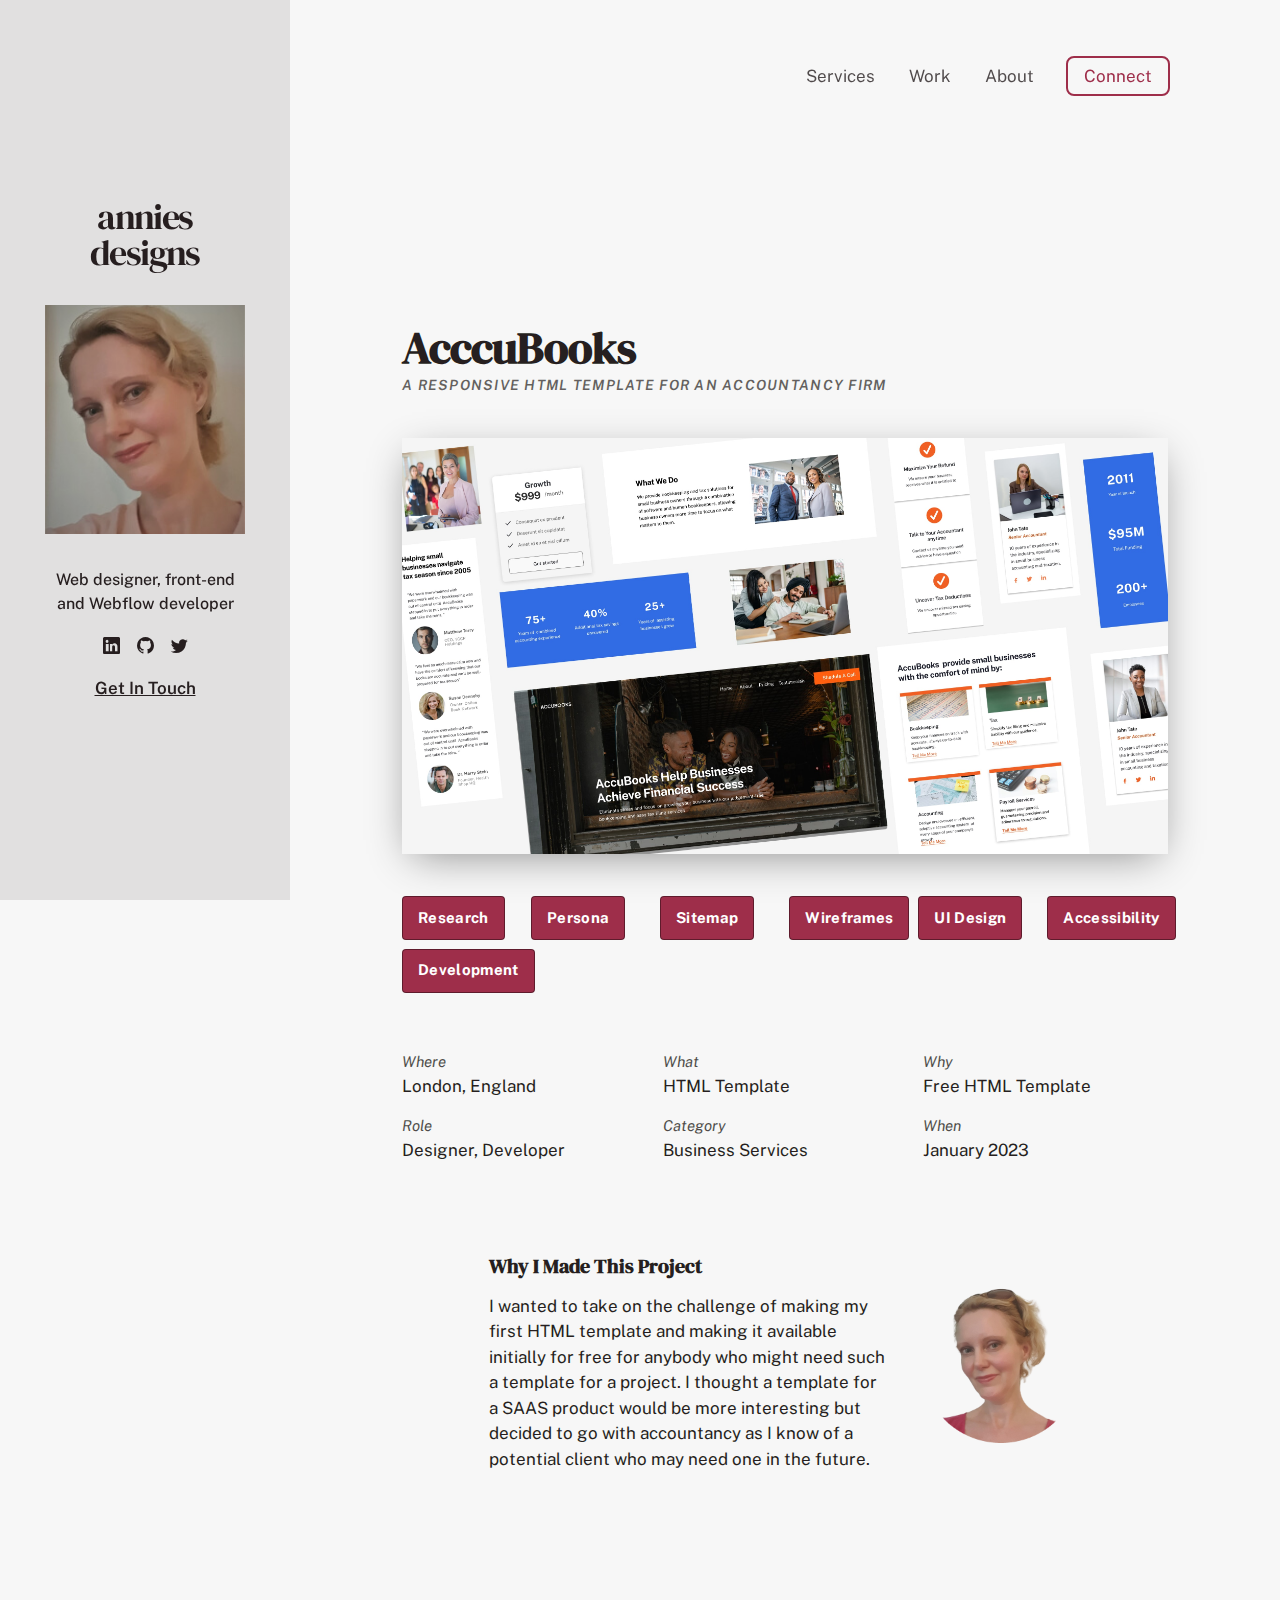
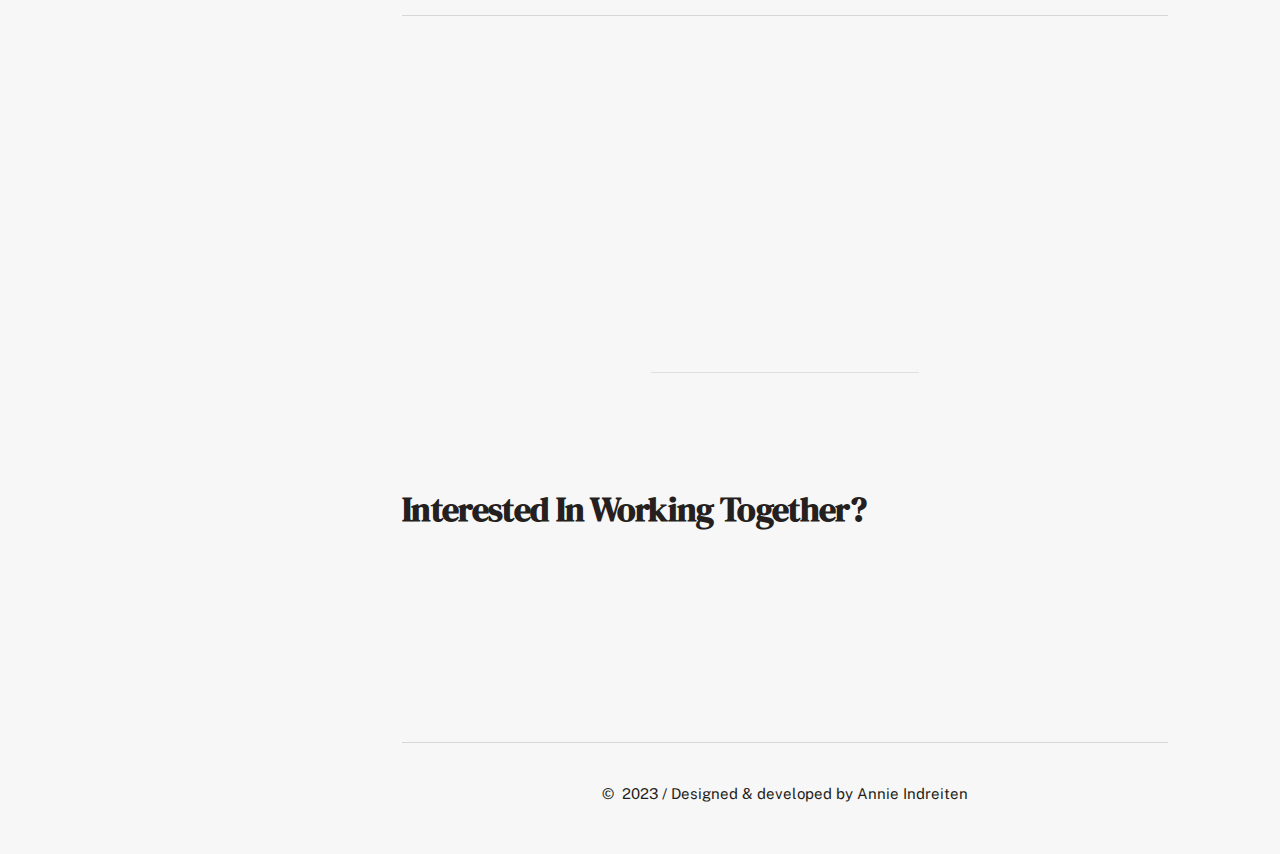
==== accubooks.html @ b7a95b99 "Accubooks links updates" ====
<!DOCTYPE html>
<html lang="en">
  <head>
    <meta charset="UTF-8" >
    <meta http-equiv="X-UA-Compatible" content="IE=edge" >
    <meta name="viewport" content="width=device-width, initial-scale=1.0" >
    <meta name="description" content="Freelance web-designer and developer based in London, UK. I design & build custom website solutions that help your business grow. I help you increase conversion and performance in every possible way.">
    <title>AccuBooks HTML Template | Annie Indreiten | Freelance web-designer and front-end developer | London, UK</title>
    <link rel="preconnect" href="https://fonts.googleapis.com" >
    <link rel="preconnect" href="https://fonts.gstatic.com" crossorigin >
    <link
      href="https://fonts.googleapis.com/css2?family=DM+Serif+Display&family=Public+Sans:wght@100;400;500;600;700&display=swap"
      rel="stylesheet"
    >
    <link
      rel="stylesheet"
      href="https://cdn.jsdelivr.net/npm/bootstrap-icons@1.9.1/font/bootstrap-icons.css"
    >
    <link rel="stylesheet" href="css/style.css" >
    <link rel="stylesheet" href="css/accubooks.css">
    
  </head>
  <body>
    <header class="header">
      <div class="nav-mobile-container">
        <div class="nav-mobile split">
          <div class="nav-left split">
            <a href="index.html" class="logo">annies designs</a>
            <p class="nav-text">Designer & Developer</p>
          </div>
          <!--Hamburger for mobile-->
          <button aria-label="Open navigation" class="open-nav">&#9776;</button>
        </div>
        <nav class="menu-nav-mobile">
          <button aria-label="Close navigation" class="close-nav">
            &times;
          </button>
          <ul class="list-inside">
            <li><a href="index.html" class="nav-link">Home</a></li>
            <li id="js-about">
              <a href="index.html#about" class="nav-link">About</a>
            </li>
            <li id="js-services"><a href="index.html#services" class="nav-link">Services</a></li>
            <li id="js-work"><a href="index.html#work" class="nav-link">Work</a></li>
            <li id="js-contact"><a href="contact.html" class="inside-btn btn">Connect</a>
            </li>
          </ul>
        </nav>
      </div>
      <!--Nav on larger screens-->
      <nav class="nav-large">
        <a href="index.html" class="logo">annies designs</a>
        <ul>
          <li>
            <a href="index.html#services" class="nav-item">Services</a>
          </li>
          <li>
            <a href="index.html#work" class="nav-item">Work</a>
          </li>
          <li>
            <a href="index.html#about" class="nav-item">About</a>
          </li>
          <li>
            <a href="contact.html" class="nav-btn">Connect</a>
          </li>
        </ul>
      </nav>
    </header>

    <div class="main-container">
      <!--aside-->
      <aside>
        <div class="sidebar split-column">
          <a class="logo-sidebar" href="index.html">annies<span>designs</span> </a>
          <figure>
            <img
              src="images/img-hero.jpg"
              alt="Annie Indreiten"
              srcset="images/img-hero.jpg,
              images/img-hero@2x.jpg 2x,
              images/img-hero@3x.jpg 3x"
              class="sidebar-img"
            >
          </figure>
          <div class="sidebar-content split-column">
            <p>Web designer, front-end and Webflow developer</p>
            <div class="socials">
              <a href="https://www.linkedin.com/in/annieindreitendeveloper/"
              target="_blank"
              rel="noreferrer"><i class="bi bi-linkedin"></i></a>
              <a href="https://github.com/AnnieCat73"
              target="_blank"
              rel="noreferrer"
              ><i class="bi bi-github"></i></a>
              <a href="https://twitter.com/annie_indreiten/" 
              target="_blank"
              rel="noreferrer"><i class="bi bi-twitter"></i></a>
            </div>
            <a href="index.html#contact" class="sidebar-cta">Get In Touch</a>
          </div>
        </div>
      </aside>
      <!--main-->
      <main>
        <div class="content-container">
          <!--AccuBooks hero-->
          <section class="project-hero reveal">
            <div class="section-heading">
              <h1>AcccuBooks</h1>
              <p class="hero-subheading">
              A responsive HTML template for an accountancy firm 
              </p>
            </div>
            <a href="#">
              <figure class="project-hero-wrapper">
                <img src="images/accubooks-hero@1x.jpg" 
                      alt="AccuBooks HTML Template"
                      srcset="images/accubooks-hero@1x.jpg 1x,
                        images/accubooks-hero@2x.jpg 2x,
                        images/accubooks-hero@3x.jpg 3x"
                      class="project-hero-img">
              </figure>
            </a>
            <div class="accubooks-info">
              <a href="#research" class="btn info-link">Research</a>
              <a href="#persona" class="btn info-link">Persona</a>
              <a href="#sitemap" class="btn info-link">Sitemap</a>
              <a href="#wireframes" class="btn info-link">Wireframes</a>
              <a href="#design" class="btn info-link">UI Design</a>
              <a href="#accessibility" class="btn info-link">Accessibility</a>
              <a href="#development" class="btn info-link">Development</a>
            </div>
            <div class="info-grid">
              <div class="info-item">
                <p class="info-label">Where</p>
                <p>London, England</p>
              </div>
              <div class="info-item">
                <p class="info-label">What</p>
                <p>HTML Template</p>
              </div>
              <div class="info-item">
                <p class="info-label">Why</p>
                <p>Free HTML Template</p>
              </div>
              <div class="info-item">
                <p class="info-label">Role</p>
                <p>Designer, Developer</p>
              </div>
              <div class="info-item">
                <p class="info-label">Category</p>
                <p>Business Services</p>
              </div>
              <div class="info-item">
                <p class="info-label">When</p>
                <p>January 2023</p>
              </div>
            </div>
            <div class="accubooks-why split-column m-top">
              <div class="accubooks-why-content flow-content-small">
                <h3>Why I made this project</h3>
                <p>I wanted to take on the challenge of making my first HTML template and making it available initially for free for anybody who might need such a template for a project.  I thought a template for a SAAS product would be more interesting but decided to go with accountancy as I know of a potential client who may need one in the future.
                </p>
              </div>
              <figure class="why-img-wrapper">
                <img src="images/avatar-me-small_2x.png"
                class="accubooks-why-img" 
                alt="Annie Indreiten">
              </figure>
            </div>
          </section>
          <div class="divider"></div>
          <!--Research-->
          <section id="research" class="accubooks-research reveal">
            <div class="research-heading">
              <h2>Research</h2>
            </div>
            <div class="research-content">
              <div class="research-process flow-content-small">
                <p class="info-label">Process</p>
                <p>I looked at all the various platforms selling templates and found that there weren’t that many for accountancy. They aren’t probably the most popular but the few good ones I saw had really good sales numbers.  Business templates in general are among the most popular on these market places.
                </p>
              </div>
              <div class="research-idea flow-content-small">
                <p class="info-label">Idea</p>
                <p>I had the idea of having an accountancy firm helping small businesses with their accounting needs. Many firms struggle with keeping up with their paperwork which may lead to stressful situations. I help businesses with their web presence so it’s similar to what I do but taken from an accounting perspective.</p>
              </div>
            </div>
          </section>
          <div class="divider"></div>
          <!--Persona-->
          <section id="persona" class="persona reveal">
            <div class="persona-headings flow-content-small">
              <h2>Persona</h2>
              <p>I created a persona based on a potential client of this accountancy firm, a small business owner.  
              </p>
            </div>
            <div class="persona-grid">
              <div class="goals flow-content-small">
                <p class="info-label">Goals</p>
                <ul class="persona-checks split-column">
                  <li class="split">
                    <i class="bi bi-check-circle"></i>
                    Help to easily file taxes
                  </li>
                  <li class="split">
                    <i class="bi bi-check-circle"></i>
                    Alleviate stress by keeping books clean
                  </li>
                  <li class="split">
                    <i class="bi bi-check-circle"></i>
                    Less stress and predictable finances lead to more time for growing their business
                  </li>
                </ul>
              </div>
              <div class="cross flow-content-small">
                <p class="info-label">Frustrations</p>
                <ul class="persona-cross split-column">
                  <li class="split">
                    <i class="bi bi-x-circle"></i>
                    Too busy to keep up!
                  </li>
                  <li class="split">
                    <i class="bi bi-x-circle"></i>
                    Overwhelmed by unending paperwork
                  </li>
                  <li class="split">
                    <i class="bi bi-x-circle"></i>
                    May be paying too much or worried about penalties if paying too little tax!
                  </li>
                </ul>
              </div>
              <figure class="persona-img-wrapper">
                <img src="images/persona-img@1x.jpg" 
                      srcset="images/persona-img@1x.jpg 257w,
                              images/persona-img@2x.jpg 514w,
                              images/persona-img@3x.jpg 771w"
                              sizes="(max-width: 29.9em) 80vw,
                              (min-width:30em) 30vw,
                              (min-width: 62em) 25vw"
                      alt="Persona">
                <figcaption>Samantha Jones
                  <span>Restaurant owner</span>
                </figcaption>
              </figure>
              <div class="persona-card">
                <p class="info-label">About Samantha</p>
                <div class="persona-card-content">
                  <div class="persona-info">
                    <p>Age: 32</p>
                    <p>Business: Restaurant owner</p>
                    <p>Location: London</p>
                  </div>
                  <div class="persona-text flow-content-small">
                    <p>Meet Samantha, a 32-year-old restaurant owner based in London. Samantha has always had a keen interest in  food and decided to turn her passion into a career by opening her own restaurant. However, the day-to-day running of the business has left her with little time to focus on her accounting needs.</p>
                    <p>Samantha's busy restaurant schedule puts stress on her accounting tasks, making it challenging to stay on top of responsibilities. She wants to streamline her accounting process and free up more time to focus on growing her business.</p>
                  </div>
                </div>
              </div>
            </div>
          </section>
          <div class="divider"></div>
          <!--Sitemap-->
          <section id="sitemap" class="sitemap reveal">
            <div class="sitemap-headings flow-content-small">
              <h2>Sitemap and User Flows</h2>
              <p>To outline all the necessary functionality of this landing page I created a  sitemap to show how a user can navigate between sections and pages.  This helped me work out what was necessary to include in the template, and exactly what pages and sections were needed.
              </p>
            </div>
            <p class="info-label">Pages in the template in dark pink color and user flows indicated with the arrows:</p>
            <figure class="sitemap-img-wrapper">
              <img src="images/sitemap.jpg"
                    srcset="images/sitemap.jpg 1x,
                            images/sitemap@2x.jpg 2x,
                            images/sitemap@3x.jpg 3x" 
                    alt="Sitemap and User Flows">
            </figure>
          </section>
          <div class="divider"></div>
          <!--Wireframes-->
          <section id="wireframes" class="wireframes reveal">
            <div class="wireframes-headings flow-content-small">
              <h2>Lo-Fidelity Wireframes</h2>
              <p>Once the sitemap and user flows were established, I started creating the low-fidelity wireframes of the most important flows.
              </p>
              <figure class="wireframes-img-wrapper">
                <img src="images/wireframes@1x.jpg"
                      srcset="images/wireframes@1x.jpg 1x,
                              images/wireframes@2x.jpg 2x,
                              images/wireframes@3x.jpg 3x"           
                    alt="Wireframes">
              </figure>
            </div>
          </section>
          <div class="divider"></div>
          <!--UI Design-->
          <section id="design" class="ui-design reveal">
            <div class="design-headings flow-content-small">
              <h2>High-Fidelity UI Design</h2>
              <p>Once the initial wireframes and flows were complete, I began by designing the main landing page, establishing fonts and colors.</p>
            </div>
            <div class="designs-container flow-content-small">
              <div class="design-look flow-content-small">
                <p class="info-label">Look & feel</p>
                <p>To find the right styles,  I find listing brand values help me guide me in the right direction.  Accountancy falls into the clean, simple and neutral category of websites, the brand values that determined this are:
                </p>
                <ul class="brand-list split">
                  <li>reliable</li>
                  <li>professional</li>
                  <li>efficient</li>
                  <li>trustworthy</li>
                </ul>
                <ul class="brand-list split">
                  <li>detail-oriented</li>
                  <li>clean</li>
                  <li>serious</li>
                  <li>balanced</li>
                </ul>
                <p>The brand conveys professionalism, trustworthiness and seriousness and this needs to be expressed in the design.</p>
              </div>
              <div class="design-font flow-content-small">
                <p class="info-label">Font</p>
                <p>Public Sans</p>
                <p>Regular, Medium, Semibold and bold</p>
                <p class="alphabet">AaBbCcDdEdFfGgHh</p>
                <p>As the brand values have one common ‘feel’ one font will suffice. It has to be a sans serif font as a serif font is more suited for friendlier, luxurious and more formal brands which this is not. Open sans also has a modern look and feel and it is easy to read which makes it well-suited for use in a business context.
                </p>
              </div>
              <div class="design-color flow-content-small">
                <p class="info-label">Color palette</p>
                <p>The following color palette was used, from left to right: Accent, primary background, secondary background, secondary background and text, text on light background and error message.</p>
                <div class="color-palette split">
                  <div class="orange circle"></div>
                  <div class="blue circle"></div>
                  <div class="grey circle"></div>
                  <div class="white circle"></div>
                  <div class="black circle"></div>
                  <div class="red circle"></div>
                </div>
                <p>For this genre these are common brand colors which I normally would try to stay away from.  Having different colors from the competition should make you stand out from the crowd. This is a template so whoever will use it can change the colors to suit their own branding.</p>
              </div>
              <div class="design-imagery flow-content-small">
                <p class="info-label">Imagery</p>
                <div class="imagery-content">
                  <p>As this is a template the users will add their own images. I added suitable imagery from pexels.com for the live preview only.</p>
                  <figure class="imagery-img-wrapper">
                    <img src="images/service-business@1x.jpg" 
                      srcset="images/service-business@1x.jpg 256w,
                              images/service-business@2x.jpg 512w,
                              images/service-business@3x.jpg 768w"
                      sizes="(min-width: 48em) 50vw,
                            (min-width: 62em) 33vw"
                      alt="Woman smiling whilst sitting behind her laptop">
                  </figure>
                </div>
              </div>
            </div>
            <div class="design-examples flow-content-small">
              <p class="design-img-label info-label">Examples of High-Fidelity UI Design from AccuBooks</p>
              <figure class="design-img-wrapper">
                <img src="images/ui-design2@1x.jpg" 
                      srcset="images/ui-design2@1x.jpg 1x,
                              images/ui-design2@2x.jpg 2x,
                              images/ui-design2@3x.jpg 3x"
                      alt="High-fidelity UI design from AccuBooks">
              </figure>
            </div>
          </section>
          <div class="divider"></div>
          <!--Accessibility-->
          <section class="accessibility reveal">
            <div class="accessibility-headings flow-content-small">
              <h2>Accessibility Check</h2>
              <p>This template has been evaluated for contrast to match the AA standards of WCAG.</p>
            </div>
            <div id="accessibility" class="accessibility-standards">
              <div class="original-colors split-column">
                <div class="color-wrapper flow-content-small split">
                  <p>Original colors chosen:</p>
                  <div class="original-circles split">
                    <div class="circle orange-original"></div>
                    <div class="circle blue-original"></div>
                  </div>
                </div>
                <p class="wcag">WCAG AA: Fail</p>
              </div>
              <div class="pass-colors split-column">
                <div class="color-wrapper flow-content-small split">
                  <p>AA compliant colors:</p>
                  <div class="original-circles split">
                    <div class="circle orange-pass"></div>
                    <div class="circle blue-pass"></div>
                  </div>
                </div>
                <p class="wcag">WCAG AA: Pass</p>
              </div>
            </div>
            <div class="accessibility-text">
              <p>My originally chosen colors have a more neutral feel. When I added white text on top of them, they both failed the AA standards. I then had a choice of making a darker variation of each of the colors or to add a dark text on top instead. I don’t think dark text would work well so I made the colors darker and richer instead.</p>
            </div>
          </section>
          <div class="divider"></div>
          <!--Development-->
          <section id="development" class="accubooks-development reveal">
            <div class="development-headings">
              <h2>Development</h2>
            </div>
            <div class="dev-process flow-content-small">
              <p class="label-info">Process</p>
              <ul class="process-list split-column">
                <li>After finishing the design process I coded the landing page and all the pages from scratch.</li>
                <li>A CSS and HTML template with  JavaScript for the form validation, navigation and the scroll animation.</li>
                <li>For the CSS I used custom variables, resets, utility classes and components.</li>
                <li>The code is well documented and you can see it on GitHub <a href="https://github.com/AnnieCat73/accubooks-template">here</a>!</li>
              </ul>
            </div>
            <div class="media-process flow-content-small">
              <p class="label-info">Media Queries</p>
              <ul class="queries-list">
                <li>The  media queries start with 48em screen width and upwards and continue with 88.5em  screen and upwards. Please see example component below:</li>
              </ul>
            </div>
            <figure class="dev-process-img-wrapper">
              <img src="images/accubooks-responsive.jpg" 
                    srcset="images/accubooks-responsive.jpg 1x,
                            images/accubooks-responsive@2x.jpg 2x,
                            images/accubooks-responsive@3x.jpg 3x"
                    alt="Image of media-queries set for AccuBooks HTML template">
            </figure>
          </section>
          <div class="divider"></div>
          <!--Results-->
          <section class="accubooks-results reveal">
            <div class="accubooks-results-headings flow-content-small">
              <h2>Results</h2>
              <p>Access the live preview at or view the code on <a href="https://github.com/AnnieCat73/accubooks-template">GitHub</a>.</p>
              <p>Check out other projects <a href="projects.html">here</a>!
                </p>
            </div>
          </section>
          <!--CTA-->
          <section class="accubooks-project-cta">
            <div class="divider-cta"></div>
            <div class="cta-container split-column">
              <div class="cta-headings split-column">
                <h2>Interested in working together?</h2>
              </div>
              <a class="btn btn-primary btn-large hidden" href="contact.html">Get in touch</a>
            </div> 
            <div class="divider"></div>
          </section>
        </div>
      </main>
      <footer>
        <div class="footer-content">
          <p><span class="copy">&#169;</span> 2023 / Designed & developed by
            Annie Indreiten</p>
        </div>
      </footer>
    </div>

    <script src="script.js"></script>
  </body>
</html>
---- css/style.css ----
:root {
  --ff-sans: "Public Sans", sans-serif;
  --ff-serif: "DM Serif Display", serif;

  /* small screen font-sizes */

  --fs-100: 0.875rem;/*14px Label1*/
  --fs-200: 0.938rem;/*15px Label2*/
  --fs-300: 1rem;/*placeholder*/
  --fs-400: 1.063rem;/*17px base*/
  --fs-500: 1.125rem;/*p-large*/
  --fs-copy: 0.875rem;
  --fs-btn: 1.0875rem;
  
  --fw-100: 100;/*light*/
  --fw-400: 400;/*regular*/
  --fw-500: 500; /*medium*/
  --fw-600: 600;/*Semibold*/
  --fw-700: 700;/*bold*/

  --clr-neutral-100: #ffffff;
  --clr-neutral-300: #261f20;/*text*/
  --clr-neutral-500:  #2d2d2d;/*hr*/
  --clr-bg-aside: #261f20;
  --clr--bg-100: #f7f7f7;
  --clr-accent-300: #9e2e4a;
  --clr-secondary-btn: #060000;
  --clr-hover-primary: #67142a;
  --clr-hover-secondary: #d61a24;

  --br: 4px;/*border-radius*/
  --box-shadow: 0px -2px 10px rgba(0, 0, 0, 0.4);/*member and masterplay*/
}

/*tablet*/
@media (min-width: 36em) {
  :root {
    --fs-copy: 0.938;
  }
}

/*desktop*/
@media (min-width: 62em) {
  :root {
    --fs-500: 1.17rem;
    --fs-btn: 1.063rem;
  }
}

/* reset */

*,
*::before,
*::after {
  box-sizing: border-box;
}

* {
  margin: 0;
  padding: 0;
  font: inherit;
}

h1,
.h1,
h2,
.h2 {
  line-height: 1.2;
  letter-spacing: -0.02em;
}

html {
  color-scheme: dark light;
  scrollbar-width: none;/*for firefox*/
  scroll-behavior: smooth;
}

body,
h1,
h2,
h3,
p,
dl,
dd,
figure {
  margin: 0;
}

ul,
ol,
ul[class],
ol[class] {
  list-style: none;
  padding: 0;
}

img,
picture,
svg,
video {
  display: block;
  max-width: 100%;
}

input,
button,
textarea,
select {
  font: inherit;
}

body {
  background-color: #f7f7f7;
  color: var(--clr-neutral-300);
  line-height: 1.5;
  font-family: var(--ff-sans);
  font-size: var(--fs-400);
}

/*hiding scrollbar in chrome*/
                 

a {
  text-decoration: none;
}

/*Typography*/

h1,
h2,
h3 {
  font-family: var(--ff-serif);
}

h1 {
  font-size: clamp(2.3rem, 2.1200rem + 0.9000vw, 3.2rem);
  font-weight: var(--fw-700);
  max-width: 28ch;
  text-transform: capitalize;
}

h2 {
  font-size: clamp(2rem, 1.9600rem + 0.2000vw, 2.2rem);
  font-weight: var(--fw-700);
  text-transform: capitalize;
}

h3 { 
  font-size: clamp(1.175rem, 1.1500rem + 0.1250vw, 1.3rem);
  font-weight: var(--fw-600);
  line-height: 1.2;
  letter-spacing: -0.017px;
  text-transform: capitalize;
}

.underline {
  background-color: var(--clr-accent-300);
  width: 100%;
  height: 4px;
}

.text-400 {
  font-size: var(--fs-400);
}

.large-text {
  font-size: var(--fs-400);
  font-weight: var(--fw-500);
  
}

@media (min-width: 25em) {
  .large-text {
    font-size: var(--fs-500);
    font-weight: var(--fw-600);
  }
}

.btn {
  display: inline-block;
  cursor: pointer;
  border-radius: var(--br);
  font-size: var(--fs-200);
  font-weight: var(--fw-700);
  letter-spacing: .02rem;
  text-transform: uppercase;
  text-align: center;
  text-decoration: none;
  width: auto;
}

.btn-primary {
  border: 1px solid rgba(0, 0, 0, 0.4);
  color: var(--clr-neutral-100);
  background-color: var(--clr-accent-300);
  padding: 0.975em 1.875em;
  margin-right: auto;
  transition: all ease-in-out .3s;
}

.btn-primary:hover,
.btn-primary:focus {
  background-color: var(--clr-hover-primary) ;
}

.btn-secondary {
  color: var(--clr-secondary-btn);
  background-color: transparent;
  border: 1px solid var(--clr-secondary-btn);
  margin-right: auto;
  padding: 0.975em 1.62em;/*10px 30px*/
  transition: all ease-in-out .5s;
}

.btn-secondary:hover,
.btn-secondary:focus {
  color: var(--clr-neutral-100);
  background: var(--clr-secondary-btn);
}

/*General layout*/

section {
  padding: 4.5rem 0;/*3rem*/
}

section:last-of-type {
  padding: 0;
}

@media (min-width: 62em) {
  section:nth-of-type(1) {
    padding-top: 0;
    padding-bottom: 6.7rem;
  }
}

.flow-content-large > * + * { 
  margin-top: 3rem;/*48px*/
}

.flow-content-medium > * + * { 
  margin-top: 1.5rem;/*32px*/
}

.flow-content-small > * + * { 
  margin-top: 1rem;/*32px*/
}

.split {
  display: flex;
  align-items: center;
}

.split-column {
  display: flex;
  flex-direction: column;
  align-items: center;
}

/*tablet*/

@media (min-width: 36em) {
  section {
    padding: 5.5rem 0;
  }
  .flow-content-large > * + * { 
    margin-top: 4rem;/*64px*/
  }
}

/*desktop*/

@media (min-width: 62em) {
  section {
    padding: 7.25rem 0;
  }
  .flow-content-large > * + * { 
    margin-top: 3.5rem;/*56px*/
  }

  .flow-content-medium > * + * { 
    margin-top: 2rem;/*32px*/
  }
  
  .main-container {
    display: grid;
    grid-template-columns: auto 1fr;
    grid-template-rows: 1fr auto;
  }

  .sidebar {
    grid-column: 1 / 2;
    grid-row: 1 / -1;
  }

  main {
    grid-column: 2 / -1;
  } 

  footer {
    grid-column: 2 / -1;
    grid-row: 2 /3;
  }
}

/*Components*/

.section-headings {
  display: flex;
  flex-direction: column;
  align-items: center;
  gap: 0.5em;
}

.section-subtitle {
  opacity: 0.8;
  font-weight: var(--fw-600);
  text-transform: capitalize;
}

.hero-subheading {
  display: block;
  font-size: clamp(0.8rem, 0.7729rem + 0.1355vw, 0.938rem);
  letter-spacing: 0.09em;
  opacity: 0.7;
  font-style: italic;
  font-weight: var(--fw-600);
  text-transform: uppercase;
}

.divider {
  border-top: solid .5px #25201E;
  opacity: 0.15;
}

.divider:nth-of-type(2),
.divider:nth-of-type(3), 
.divider:nth-of-type(4), 
.divider:nth-of-type(5), 
.divider:nth-of-type(6),
.divider:nth-of-type(7),
.divider:nth-of-type(8) {
  display: block;
}

.line {
  background-color: var(--clr-neutral-300);
  border: 0;
  height: 1px;
  opacity: 0.2;
}

/*same styles for project/case study pages*/

.project-hero {
  display: grid;
  grid-template-columns: 1fr;
  grid-template-rows: auto 1fr auto;
  gap: 2.5em;
}

.project-hero .section-heading {
  justify-content: flex-start;
  gap: 0.9em;
}

.project-hero .hero-subheading {
  display: block;
}

.project-hero a {
  transition: all ease-in-out .5s;
}

.project-hero a:hover,
.project-hero a:focus {
  opacity: 0.7;
}

.project-hero-img {
  height: auto;
  width: 100%;
  object-fit: cover;
  box-shadow: 0 10px 40px -10px rgb(0 0 0 / 45%);
}

/*scroll animation for each section*/

.reveal {
  position: relative;
  transform: translateY(150px);
  opacity: 0;
  transition: 1s all ease;
}

.reveal.active {
  transform: translateY(0);
  opacity: 1;
}

/*underline animation for each section*/

.hidden {
  opacity: 0;
  transition: all 1s;
  transform: translateX(-50%);/*can also do -100px*/
}

@media(prefers-reduced-motion) {
  .hidden {
    transition: none;
  }
}

.show {
  opacity: 1;
  filter: blur(0);
  transform: translateX(0);/*can also do 0%*/
}


/*HEADER*/

header .nav-large {
  display: none;
}

.header {
  padding: 1rem 0;
  width: 100%;
  position: fixed;
  top: 0;
  right: 1.5rem;
  padding-left: 1.5rem;
  transition: 0.5s;
  z-index: 999;
}

.nav-mobile-container {
  padding: 0 1.5rem ;
}

.nav-mobile {
  flex-direction: row;
  justify-content: space-between;
}

.nav-left {
  flex-direction: column;
  align-items: flex-start;
  gap: 0.2em;
}

.logo {
  font-family: var(--ff-serif);
  font-size: var(--fs-200);
  color: var(--clr-neutral-300);
  transition: all ease-in-out .3s;
}

.nav-text {
  font-size: 0.813rem;
}

.open-nav {
  border: 0;
  background: 0;
  color: var(--clr-neutral-300);
  cursor: pointer;
  padding: 0;
  font-size: 1.5em;
  transition: all ease-in-out .3s;
}

/*inside menu mobile*/

.menu-nav-mobile {
  position: fixed;
  background: var(--clr-accent-300);
  width: 100%;
  top: 0;
  right: 0;
  bottom: 0;
  left: 100%;
  transform: translateX(0);
  transition: transform 250ms; 
  height: 100%;
  padding: 1.5rem 2rem;
  top: 0px;
  right: 1.5rem;
}

.close-nav {
  border: 0;
  background: 0;
  color: var(--clr-neutral-100);
  cursor: pointer;
  font-size: 2.5em;
  font-weight: var(--fw-300);
  transition: linear .2s;
  margin: 0;
  padding-bottom: 1rem;
  opacity: 0.9;
}

.logo:hover,
.logo:focus,
.open-nav:hover,
.open-nav:focus {
  opacity: 0.8;
}

.close-nav:hover,
.close-nav:focus {
  opacity: 1;
}

.list-inside li {
  padding: 1.5rem;
  display: flex;
  flex-direction: column;
  align-items: center;
  gap: 2em;
  opacity: 0.9;
  transition: all ease-in-out .3s;
}

.list-inside li:nth-of-type(5) {
  opacity: 0.9;
}

.list-inside li:nth-of-type(5):hover,
.list-inside li:nth-of-type(5):focus {
  opacity: 1;
}

.list-inside li:hover {
  opacity: 1;
}

.list-inside .inside-btn {
  background-color: var(--clr-neutral-100);
  font-size: var(--fs-400);
  color: var(--clr-accent-300);
  opacity: 1;
  text-transform: capitalize;
  font-weight: var(--fw-700);
  display: inline-block;
  margin: 0 auto;
  padding: 0.6em 4em;
  border-radius: 6px;
  transition: all ease-in-out .3s;
}

.nav-link {
  color: var(--clr-neutral-100);
  font-size: var(--fs-400);
  text-transform: capitalize;
  letter-spacing: 0.03em;
}

.nav-large .nav-btn {
  color: var(--clr-neutral-100);
  outline: 1px solid var(--clr-neutral-100);
  border-radius: 6px;
  padding: 0.5rem 1rem;
  align-self: stretch;
  text-align: center;
}

.nav-large .nav-btn:hover,
.nav-large .nav-btn:focus {
  color: var(--clr-secondary-btn);
  outline: 1px solid var(--clr-secondary-btn);
}

.nav-link:hover,
.nav-link:focus,
.inside-btn:hover,
.inside-btn:focus {
  opacity: 1;
}

/*javascript class to toggle*/
.navigation-open {
  transform: translateX(-100%);
}

/*tablet*/

@media (min-width: 36em) {
  .header .nav-mobile-container {
    display: none;
  }
  .header .nav-large {
    display: flex;
    justify-content: space-between;
    align-items: center;
    padding-top: 1rem;
    padding-left: 1.5rem;
  }
  
  .nav-large ul {
    display: flex;
    gap: 2em;
    top: 34px;
    right: 1.5rem;
  }

  .logo {
    font-size: 1.25rem;
    letter-spacing: -0.02em;
  }
  
  .nav-large ul .nav-item {
    text-decoration: none;
    font-size: var(--fs-400);
  }

  .nav-large .nav-btn {
    color: var(--clr-accent-300);
    outline: 2px solid var(--clr-accent-300);
    transition: all ease-in-out .3s;
  }

  .nav-item {
    color: var(--clr-neutral-300);
    opacity: 0.8;
    text-transform: capitalize;
    font-size: var(--fs-400);
    position: relative;
    transform: scaleX(0);
    transition: all ease-in-out .3s;
  }

  .nav-item:hover,
  .nav-item:focus {
    opacity: 1; 
  }

  .nav-item::before {
    content: "";
    position: absolute;
    height: 2px;
    background-color: var(--clr-accent-300);
    width: 0;
    bottom: -10px;
    left: 0;
    transform: scaleX(1);
    transition: width 0.25s ease-out;
  }

  .nav-item:hover::before {
    width: 100%;
  }
}

/*desktop*/

@media (min-width: 62em) {
  .header {
    top: 2rem;
    right: 7rem;
    width: unset;
  }

  .logo {
    display: none;
  }

  .nav-left {
    gap: 2rem;
  }

  .nav-large ul {
   right: 5.625rem;/*90px;*/
  }
}

/*Aside*/

aside {
  display: none;
}

@media (min-width: 62em) {
  aside {
    display: flex;
    justify-content: center;
    width: 290px;
    flex-basis: 290px;
    flex: 0 0 290px;
    height: 100vh;
    position: fixed;
  }

  aside::after {
    position: absolute;
    background-color: #261f20;
    opacity: 0.1;
    content: "";
    width: 100%;
    height: 100%;
    top: 0;
    left: 0;
    pointer-events: none;
  }

  .sidebar {
    gap: 2em;
    justify-content: center;
    
  }

  .sidebar .logo-sidebar {
    color: var(--clr-neutral-300);
    display: flex;
    flex-direction: column;
    align-items: center;
    text-align: center;
    line-height: 1;
    cursor: pointer;
    transition: all ease-in-out .3s;
  }

  .logo-sidebar {
    font-size: 2.25rem;
    font-family: var(--ff-serif);
    letter-spacing: -0.1rem;
  }

  .logo-sidebar:hover,
  .logo-sidebar:focus {
    opacity: 0.7;
  }

  .sidebar-img {
    width: 12.5rem; 
  }

  .sidebar-content {
    gap: 1em;
    justify-content: center;
  }

  .sidebar-content p {
    font-size: var(--fs-300);
    font-weight: var(--fw-500);
    text-align: center;
    max-width: 20ch;
  }

  .sidebar-cta {
    color: inherit;
    text-decoration: underline;
    font-weight: var(--fw-600);
    align-self: center;
    transition: all ease-in-out .3s;
  }

  .sidebar-cta:hover,
  .sidebar-cta:focus {
    opacity: 0.7;
  }

  .socials {
    display: flex;
    flex-direction: row;
    justify-content: center;
    gap: 1em;
  }

  .socials .bi {
    color: var(--clr-neutral-300);
  }

  .socials a {
    transition: all ease-in-out .3s;
  }

  .socials a:hover,
  .socials a:focus {
    opacity: 0.7;
  }
}

/*Main*/

main {
  width: 100%;
  margin-left: 0;
  min-height: 0;
  margin-top: 2rem;
}

.content-container {
  display: flex;
  flex-direction: column;
  overflow: auto;
  max-width: 70rem;
  margin: 0 auto;
  padding: 2rem 1.5rem;
}

@media (min-width: 62em) {
  main {
    margin-left: 290px;
    margin-top: 20rem;
    min-height: 100vh;
    width: calc(100% - 290px);
  }

  .content-container {
    padding: 0rem 7rem;
  }
}


/*HERO*/

.hero {
  display: grid;
  grid-template-columns: 1fr;
  grid-template-rows: auto auto auto auto;
  gap: 2em;
}

.headings {
  grid-column: 1;
  grid-row: 2 /3;
}

.subheading {
  font-size: var(--fs-200);
  font-weight: var(--fw-600);
  letter-spacing: 0.17em;
  text-transform: uppercase;
}

.hero-subheading {
  display: none;
}

.hero h1 {
  padding-top: 0.1em;
  padding-bottom: 1em;
}

figure .hero-img {
  grid-column: 1;
  grid-row: 1 / 2;
  height: 15rem;
  margin: 0 auto;
  object-fit: cover;
}

.large-text {
  font-size: var(--fs-500);
}

.hero-btns {
  display: flex;
  flex-direction: column;
  gap: 1rem;
  grid-column: 1;
  grid-row: 3 / 4;
  justify-self: center;
}

.line {
  display: none;
}

@media (min-width: 31em ){
  .hero-btns {
    flex-direction: row;
    justify-self: start;
  }
}

@media (min-width: 36em) {
  .hero {
    grid-template-columns: auto auto;
    grid-template-rows: auto auto;
    gap: 2rem;
    column-gap: 3em;
  }
  
  .headings {
    grid-column: 1 / 2;
    grid-row: 1 / 2;
  }

  .figure .hero-img {
    grid-column: 2 / -1;
    grid-row: 1 / 3;
    height: 13rem;
    align-self: end;
  }

  .hero-btns {
    grid-column: 1 / -1;
    grid-row: 2 / 3;
    
  }

  .freelance {
    display: none;
  }

  .hero-subheading {
    display: block;
  }

  .line {
    display: none;
  }
}

@media (min-width: 62em) {
  .hero {
    column-gap: unset;
  }
  .hero-img {
    display: none;
  }

  .divider {
    display: none;
  }

  .hero-btns {
    margin-top: 0.5rem;
  }
}


/*WHY SECTION*/

.heading-desktop {
  display: none;
}

.why {
  display: grid;
  grid-template-columns: 1fr;
  grid-auto-rows: 1fr auto;
  gap: 3em;
}

.why-content {
  display: flex;
  flex-direction: column;
  gap: 2em;
}

.why-facts .large-text {
  margin-bottom: 2rem;
}

.ticks-container {
  display: grid;
  grid-template-columns: 1fr;
  gap: 1em;
}

.tick {
  display: flex;
  gap: 1em;
  align-items: center;
}

@media (min-width: 36em) {
  .why-content {
    gap: 4em;
  }

  .ticks-container {
    grid-template-columns: 1fr 1fr;
  }
}


@media (min-width: 62em) {
  .heading-mobile {
    display: none;
  }

  .heading-desktop {
    display: block;
  }
  .why-content p {
    max-width: 75ch;
  }
}


/*SERVICES*/

.services {
  gap: 3.5em;
}

.services-container {
  display: grid;
  grid-template-columns: repeat(auto-fit, minmax(288px, 1fr));
  gap: 3em;
}

.service {
  justify-content: center;
  gap: 1.5em;
  padding: 1rem;
  box-shadow: 0px 4px 16px -4px rgba(0, 0, 0, 0.25);
}

.services-icon {
  width: 2.5rem;
  height: 2.5rem;
}

.service h3 {
  text-align: center;
}

.service p {
  text-align: center;
}

.phase-headings .process-label {
  margin-bottom: 0.2rem;
}

@media (min-width: 36em) {
  .services {
    gap: 4em;
  }
}

@media (min-width: 62em) {
  .services {
    gap: 5rem;
  }
}


/*MY PORTFOLIO*/

.portfolio {
  display: grid;
  grid-template-columns: 1fr;
  grid-template-rows: auto auto;
  gap: 3.5em;
}

.portfolio-container {
  display: grid;
  grid-template-columns: 1fr;
  gap: 2.5em;
}

.portfolio-item {
  display: grid;
  grid-template-columns: 1fr;
  grid-template-rows: 13rem auto;
  gap: 1.5em;
  padding: 1.5em;
  box-shadow: 0 4px 16px -4px rgb(0 0 0 / 35%);
  transition: box-shadow 0.2s ease;
  border-radius: 4px;
  transition: .5s ease;
  color: var(--clr-neutral-300);
}
  
.portfolio-img-container .portfolio-img {
  display: block;
  width: 100%;
  height: 100%;
  object-fit: cover;
  border-top-right-radius: 4px;
  border-bottom-right-radius: 4px;
}

.portfolio-item:hover  {
  opacity: 0.5;
}

.portfolio-item .portfolio-info {
  display: flex;
  flex-direction: column;
  align-items: flex-start;
  gap: 1em;
}

.portfolio-item .info-heading {
  display: flex;
  flex-direction: column;
  align-items: flex-start;
  gap: 0.3em;
}

.info-heading .label-pink {
  color: var(--clr-accent-300);
  text-transform: uppercase;
  font-size: var(--fs-100);
  font-weight: var(--fw-600);
  letter-spacing: 0.04em;
  line-height: 1;
}

.portfolio-label {
  font-size: var(--fs-200);
  font-weight: var(--fw-500);
  letter-spacing: 0.05em;
  opacity: 0.8;
}

.portfolio .btn-work {
  margin: 0 auto;
  color: var(--clr-neutral-300);
  border: 0;
  border-bottom: 1px solid var(--clr-neutral-300);
  border-radius: unset;
  padding-left: 0;
  position: relative;
  margin-right: auto;
  padding: 0.75em 2em 0.5em 0;/*10px 30px*/
  transition: all ease-in-out .5s;
}

.portfolio .btn-work .bi {
  position: absolute;
  font-size: 1.5rem;
  color: var(--clr-neutral-300);
  top: 5px;
  right: -5px;
}

.portfolio .btn-work:hover,
.portfolio .btn-work:focus {
  opacity: 0.8;
}

.portfolio-img-container .portfolio-img-snap {
  width: 100%;
  height: 100%;
  object-fit: cover;
}

@media (min-width: 32.25em) {
  .portfolio-item {
    grid-template-rows: 18rem auto;
  }
}

@media (min-width: 50em) {
  .portfolio-item {
    grid-template-rows: 22rem auto;
  }
}

@media (min-width: 60em) {
  .portfolio-item {
    grid-template-rows: 20rem auto;
  }
}

@media (min-width: 75em) {
  .portfolio-container {
    gap: 3.5em;
  }

  .portfolio-item {
    padding: unset;
    grid-template-columns: 17rem 1fr;
    grid-template-rows: 20rem;
    gap: 1.5em;
  }

  .portfolio-img-container {
   grid-column: 2 / 3;
   grid-row: 1 / 2;
  }
  
  .portfolio-info {
    grid-column: 1 / 2;
    grid-row: 1 / 2;
    padding: 1.5em;
  }
}


/*TESTIMONIALS*/

.testimonials {
  display: grid;
  grid-template-columns: 1fr;
  gap: 2.5em;
}

.testimonials-container {
  display: grid;
  grid-template-columns: 1fr;
  grid-template-rows: auto auto auto;
  gap: 3.5em;
}

.testimonial-quote {
  position: relative;
  padding-left: 26px;
}

.testimonial-quote::before {
  position: absolute;
  content: "";
  background-image: url(images/quote.svg);
  background-repeat: no-repeat;
  width: 1.313rem;
  height: 1rem;
  left: -6px;
  top: 3px;
}

.testimonial {
  display: flex;
  flex-direction: column;
  gap: 1em;
}

.testimonial-byline {
  align-items: flex-start;
  gap: 0.5em;
  padding-left: 1.625rem;
}


.testimonial-byline small {
  font-size: var(--fs-200);
  opacity: 0.7;
}

@media (min-width: 36em) {
  .testimonials {
    gap: 4em;
  }
  .testimonial {
    max-width: 29.188rem;
    margin: 0 auto;;
  }
}

@media (min-width: 70em) {
  .testimonials {
    gap: 5em;
  }

  .testimonials-container {
    grid-template-columns: 1fr 1fr;
    grid-template-rows: auto auto;
    gap: 3em;
  }

  .testimonial {
    max-width: unset;
    margin: unset;
  }

  .testimonial:nth-of-type(1) {
    grid-column: 1/2;
    grid-row: 1/2;
  }

  .testimonial:nth-of-type(2) {
    grid-column: 2/3;
    grid-row: 1/2;
  }

  .testimonial:nth-of-type(3) {
    grid-column: 1/3;
    grid-row: 2/3;
    max-width: 38ch;
    justify-self: center;
  }
}


/*PROCESS*/

.process {
  display: grid;
  grid-template-columns: 1fr;
  gap: 4.5em;
}

.process-container {
  display: grid;
  grid-template-columns: 1fr;
  gap: 4em;
}

.process-phase {
  display: flex;
  flex-direction: column;
  gap: 2em;
  border-top: 3px solid var(--clr-accent-300);
  padding: 3em 2.5em;
  position: relative;
  transition: all ease-in-out 1s;
  transform-origin: center center;
}

.process-phase::after {
  position: absolute;
  content: "";
  position: absolute;
  background-color: var(--clr-neutral-300);
  opacity: 0.1;
  height: 100%;
  width: 100%;
  left: 0;
  bottom: 0;
}

.process-phase:hover,
.process-phase:focus,
.process-phase:focus:after, 
.process-phase:active:after {
  background-color: var(--clr-neutral-100);
  cursor: pointer;
  transform: scale(1.1, 1.1);
  box-shadow: 0 4px 16px -4px rgb(0 0 0 / 35%);
}

.phase-number {
  position: absolute;
  color: #707070;
  left: 7px;
  top: -38px;
  font-size: 3rem;
  font-weight: var(--fw-700);
  letter-spacing: -3px;
  z-index: 5;
}

.process-headings {
  display: flex;
  flex-direction: column;
  gap: 1.5em;
}

.process-label {
  font-size: var(--fs-100);
  letter-spacing: 0.3em;
  text-transform: uppercase;
  line-height: 1;
  font-weight: var(--fw-700);
  opacity: 0.8;
}

.phase-content {
  display: flex;
  flex-direction: column;
  gap: 1.5em;
}

.phase-content .divider {
  opacity: 0.2;
}

@media (min-width: 36em) {
  .process {
    gap: 5em;
  }

  .process-container {
    grid-template-columns: repeat(auto-fit, minmax(20rem, 1fr));
    gap: 3em;
  }
}

@media (min-width: 62em) {
  .process {
    gap: 6em;
  }
}


/*ABOUT*/

.about {
  display: grid;
  grid-template-columns: 1fr;
  grid-auto-rows: auto auto;
  gap: 3.5em;
}

.about-content {
  display: grid;
  grid-template-columns: 1fr;
  gap: 2em;
  max-width: 60ch;
  margin: 0 auto;
}

.about-img {
  gap: 0.5em;
}

.about-img figcaption {
  font-size: var(--fs-200);
  opacity: 0.7;
}

@media (min-width: 25em) {
  .about {
    gap: 4em;
  }
  .about-content {
    
    gap: 3em;
  }
  .about-img {
    width: 20.438rem;
    order: 1;
    justify-self: center;
  }

  .about-text {
    order: 2;
  }
}

@media (min-width: 62.125em) {
  .about-content {
    max-width: unset;
    margin: unset;
  }
}

@media (min-width: 75em) {
  .about {
    gap: 5em;
  }

  .about-content {
    grid-template-columns: 2fr 1fr;
    grid-template-rows: auto;
    gap: 4em;
  }

  .about-img {
    align-self: center;
    order: 2;
  }
}


/*FAQ*/

.faq {
  display: grid;
  grid-template-columns: 1fr;
  grid-template-rows: auto auto;
  gap: 3.5em;
}

.faq-content {
  display: grid;
  grid-template-columns: 1fr;
  gap: 3em;
}

.faq-content a {
  color: #116CD4;
  text-decoration: underline; 
  transition: all ease-in-out .3s;
}

.faq-content a:hover,
.faq-content a:focus {
  color: #043f82;
}

/*FAQ-container*/

.faq-drawer {
  margin-bottom: 30px;
}

.faq-drawer-wrapper {
  font-size: 1.25em;
  line-height: 1.4em;
  max-height: 0px;
  overflow: hidden;
  transition: 0.25s ease-in-out;
}

.faq-drawer-title {
  border-top: 1px solid rgba(38, 31, 32, 0.3);
  cursor: pointer;
  display: block;
  font-size: var(--fs-400);
  font-weight: var(--fw-600);
  padding: 30px 0 0 0;
  position: relative;
  margin-bottom: 0;
  transition: all 0.25s ease-out;
}

.faq-drawer-title::after {
  border-style: solid;
  border-width: 1px 1px 0 0;
  content: " ";
  display: inline-block;
  float: right;
  height: 10px;
  left: 2px;
  position: relative;
  right: 20px;
  top: 2px;
  transform: rotate(135deg);
  transition: 0.35s ease-in-out;
  vertical-align: top;
  width: 10px;
}

/*Applied to the last question to get border bottom only*/
.faq-drawer-title.last {
  position: relative;
}

.faq-drawer-title.last::after {
  content: "";
  position: absolute;
  border-style: none;
}

.faq-drawer-content p {
  font-size: var(--fs-300);
}

/* Hover state */
.faq-drawer-title:hover { 
  opacity: 0.9;
}

.faq-drawer-trigger:checked
  + .faq-drawer-title
  + .faq-drawer-wrapper {
  max-height: 350px;
}

.faq-drawer-trigger:checked + .faq-drawer-title::after {
  transform: rotate(-45deg);
  transition: 0.25s ease-in-out;
}

input[type="checkbox"] {
  display: none;
}

@media (min-width: 36em) {
  .faq {
    gap: 4em;
  }

  .faq-content {
    gap: 3.5em;
  }
}

@media (min-width: 62em) {
  .faq {
    gap: 5em;
  }
  .faq-content {
    gap: 4em;
  }
}


/*CTA-LARGE*/
.cta-large .divider {
  display: none;
}

.cta-large h2 {
  font-size:  clamp(2.3rem, 2.1200rem + 0.9000vw, 3.2rem);
}

.btn-large {
  text-transform: uppercase;
  padding: 1em 2.5em;
}

.cta-container {
  gap: 2.5em;
  text-transform: capitalize;
  padding-bottom: 4.5rem;
}

.cta-container .btn-large {
 margin: 0 auto;
}

.cta-headings {
  gap: 0.5em;
}

@media (min-width: 36em) {
  .cta-container {
    padding-bottom: 5.5rem;
  }
}

@media (min-width: 37.5em) {
  .cta-large .divider {
    display: block;
    max-width: 60%;
    margin: 0 auto;
    padding-top: 7.25rem;
  }
}

@media (min-width: 62em) {
  .cta-container {
    padding-bottom: 7.25rem;
  }

  .divider:nth-of-type(9) {
    display: block;
  }

  .divider-cta {
    border-top: solid .5px var(--clr-neutral-300);
    opacity: 0.1;
    max-width: 35%;
    margin: 0 auto;
    padding-top: 7.25rem;
  }
}


/*FOOTER*/

footer {
  padding: 2.5rem 0 3rem 0;
}

.footer-content {
  display: flex;
  align-items: center;
  justify-content: center;
  font-size: var(--fs-200);
  padding: 0 2rem;
}

.copy {
  align-self: center;
  margin-right: 0.3em;
}

@media(min-width: 62em) {
  footer {
    margin-left: 18.125rem;
  }
}


/*PROJECTS PAGE*/

.web-dev .section-headings,
.email .section-headings {
  margin-bottom: 3.5rem;
}

.web-dev {
  padding-top: 0;
}

.email .section-headings,
.web-dev .section-headings {
  align-items: flex-start;
}

.web-dev .portfolio-container,
.email .portfolio-container {
  gap: 3.5rem;
}

@media (min-width: 48em) {
  .web-dev .portfolio-container,
  .email .portfolio-container {
    gap: 4rem;
  }

}


@media (min-width: 75em) {
  .heading-web h2 {
    margin-top: -3rem;
  }

  .web-dev .portfolio-container,
  .email .portfolio-container {
    gap: 4.5rem;
  }
}
---- css/accubooks.css ----
/*General Styles*/

.info-label {
  font-size: var(--fs-200);
  opacity: 0.8;
  font-style: italic;
}


/*Spacing*/

.m-top {
  margin-top: 2rem;
}

@media (min-width: 40em) {
  .m-top {
    margin-top: 3rem;
  }
}
@media (min-width: 88em) {
  .m-top {
    margin-top: 3.5rem;
  }
}


/*HERO*/

/*AccuBooks INFO*/

.accubooks-info {
  display: grid;
  grid-template-columns: repeat(auto-fit, minmax(7.5rem, 1fr));
  gap: 0.5em;
}

.info-link {
  color: #ffffff;
  border: 1px solid rgba(0, 0, 0, 0.4);
  background-color: var(--clr-accent-300);
  padding: 0.65em 1em;
  margin-right: auto;
  transition: all ease-in-out .3s;
  text-transform: none;
}

.info-link:hover,
.info-link:focus {
  background-color: var(--clr-hover-primary);
}

.info-grid {
  display: grid;
  grid-template-columns: 1fr;
  gap: 1rem;
  margin-top: 1rem;
}

/*AccuBooks-why*/
.accubooks-why {
  gap: 2rem;
}

.accubooks-why-img {
  width: 10rem;
  height: 10rem;
}

@media (min-width: 31em) {
  .info-grid {
    grid-template-columns: 1fr 1fr;
  }

  .accubooks-why-content  {
    max-width: 28ch;
  }
}

@media (min-width: 40em) {
  .accubooks-why {
    flex-direction: row;
    justify-content: center;
  }
}

@media (min-width: 57em) and (max-width: 61.9em) {
  .accubooks-why-content  {
    max-width: 50ch;
  }
}

@media (min-width: 70em) {
  .accubooks-why-content  {
    max-width: 40ch;
  }
}

@media (min-width: 80em) {
  .info-grid {
    grid-template-columns: 1fr 1fr 1fr;
  }
}

@media (min-width: 88em) {
  .accubooks-info {
    display: flex;
    gap: 0.5em;
  }

  .accubooks-why-content  {
    max-width: 50ch;
  }
}

/*AccuBooks RESEARCH*/

.research-content {
  display: grid;
  grid-template-columns: 1fr;
  gap: 2rem;
  margin-top: 1rem;
}

@media (min-width: 40em) {
  .research-content {
    max-width: 55ch;
  }
}

@media (min-width: 62em) {
  .research-content {
    max-width: unset;
    margin: unset;
    margin-top: 1rem;
  }
}

@media (min-width: 70em) {
  .research-content {
    grid-template-columns: 1fr 1fr;
    gap: 4rem;
  }
}


/*PERSONA*/

.persona-headings p {
  margin-bottom: 2rem;
}

.persona-checks,
.persona-cross {
  gap: 1rem;
  align-items: flex-start;
}

.persona-checks li,
.persona-cross li {
  gap: 1rem;
}

.persona-checks li .bi,
.persona-cross li .bi {
  color: #10954e;
  align-self: flex-start;
}

.persona-cross li .bi {
  color: var(--clr-hover-secondary);
}

/*Persona card*/
.persona-grid {
  display: grid;
  grid-template-columns: 1fr;
  grid-template-rows: auto auto auto auto;
  column-gap: 2.5rem;
  row-gap: 2.5rem;
  overflow-x: auto
}

.persona-grid > * { 
  min-width: 0; 
}

.persona-card .info-label {
  margin-bottom: 1rem;
}

.persona-img-wrapper {
  justify-self: center;
}

.persona-img-wrapper img {
  /*width: 100%;*/
  height: auto;
}

.persona-img-wrapper figcaption {
  border-radius: 2px;
  display: flex;
  flex-direction: column;
  gap: 0.4rem;
  color: var(--clr-neutral-100);
  background-color: var(--clr-neutral-300);
  line-height: 1;
  opacity: 0.7;
  padding: .3rem 1rem;
}

.persona figcaption span {
  font-size: var(--fs-200);
  font-style: italic;
  opacity: 0.9;
  margin-top: -3px;
}

.persona .persona-card-content {
  border-radius: 4px;
  background-color: var(--clr-neutral-100);
  box-shadow: rgba(99, 99, 99, 0.2) 0px 2px 8px 0px;;
  padding: 1.5rem;
}

.persona-info {
  display: flex;
  flex-direction: column;
  gap: 1rem;
  font-weight: var(--fw-600);
  margin-bottom: 1rem;
}

@media (min-width: 30em) {
  .persona-grid {
    grid-template-columns: 1fr 1fr 1fr;
    grid-template-rows: auto auto auto;
  }

  .persona-img-wrapper  {
    grid-column: 1 / 2;
    grid-row: 1 /3;
  }
  
  .goals {
    grid-column: 2 / -1;
    grid-row: 1 /2;
    align-self: center;
  }

  .cross {
    grid-column: 2 / -1;
    grid-row: 2 / 3;
    align-self: center;
  }

  .persona-card {
    grid-column: 1 / -1;
  }
}

@media (min-width: 30em) and (max-width: 35em) {
  .persona-img-wrapper  {
    align-self: center;
  }
}

@media (min-width: 40em) and (max-width: 44.9em) {
  .persona-card {
    margin-top: 1.5rem;
  }
}

@media (min-width: 40em) and (max-width: 87.9em) {
  .persona-grid {
    row-gap: 1rem;
    column-gap: 1.5rem;
  }
  .goals {
    align-self: end;
  }

  .cross {
    align-self: start;
  }
}

@media (min-width: 45em) {
  .persona-grid {
    row-gap: 2.5rem;
  }
}

@media (min-width: 48em) {
  .persona-info {
    flex-direction: row;
    gap: 3rem;
  }
  
  .goals {
    grid-column: 2 / -1;
    grid-row: 1 /2;
  }

  .cross {
    grid-column: 2 / -1;
    grid-row: 2 / 3;
  }
}

@media (min-width: 62em) {
  .persona-grid {
    row-gap: 1rem;
  }

  .goals,
  .cross {
    grid-column: 2 / -1;
  }
}

@media (min-width: 62em) and (max-width: 64em) {
  .persona-img-wrapper {
    align-self: center;
  }
}

@media (min-width: 64em)  {
  .persona-grid {
    row-gap: 3rem;
  }
}

@media (min-width: 72em) {
  .persona-grid {
    grid-template-columns: 1fr 1fr 1fr;
    row-gap: 3rem;
  }
}

@media (min-width: 87em) {
  .persona > p {
    max-width: 55ch;
  }

  .persona-grid {
    grid-template-columns: 1fr 1fr 1fr;
    grid-template-rows: 20rem 23rem;
    grid-template-areas: 
    "persona-img goals cross"
    "persona-img persona-card persona-card";
    gap: 1.5rem;
  }

  .persona-img-wrapper {
    grid-area: persona-img;
    align-self: center;
  }
 
  .goals {
    grid-area: goals;
    align-self: start;
    padding-top: 1.5rem;
  }

  .cross {
    grid-area: cross;
    align-self: start;
    padding-top: 1.5rem;
  }

  .persona-card {
    grid-area: persona-card;
    align-self: center;
  }
}

@media(min-width: 87.5em) {
  .persona-card {
    grid-area: persona-card;
    align-self: center;
    margin-top: -65px;
  }
}

/*SITEMAP*/

.sitemap-headings {
  max-width: 73ch;
}

.sitemap .info-label {
  margin: 2rem 0 1rem 0;
}

@media (min-width: 62em) {
  .sitemap .info-label {
    margin: 2.5rem 0 1rem 0;
  }
}


/*WIREFRAMES*/

.wireframes-headings {
  max-width: 72ch;
}

/*UI DESIGN*/

.designs-container {
  display: grid;
  grid-template-columns: 1fr;
  gap: 1.5rem;
  overflow-x: auto
}

.ui-design .design-headings {
  margin-bottom: 1.5rem;
}

.ui-design p,
.ui-design .design-headings p {
  max-width: 72ch;
}

.ui-design .brand-list:nth-of-type(1) {
  padding-top: 1rem;
}

.ui-design .brand-list:nth-of-type(2) {
  padding-bottom: 1rem;
}

.ui-design .alphabet {
  font-weight: var(--fw-700);
  padding: 1rem 0;
}

.ui-design .brand-list {
  flex-wrap: wrap;
  gap: 1.5rem;
  list-style-type: disc;
  list-style-position: inside;
  text-indent: -1em;
  padding-left: 1em;
}

.ui-design .brand-list li {
  font-weight: var(--fw-700);
}

.ui-design .color-palette {
  flex-wrap: wrap;
  gap: 3rem;
  padding: 1.5rem 0;
}

.ui-design .circle,
.accessibility .circle {
  width: 2.75rem;
  height: 2.75em;
  border-radius: 50%;
}

.ui-design .orange {
  background-color: #ff5f05;
}

.blue {
  background-color: #316ce3;
}

.grey {
  background-color: #F7F7F7;
  border: 0.2px solid var(--clr-neutral-300);
}

.white {
  background-color: #ffffff;
  border: 0.2px solid var(--clr-neutral-300);
}

.black {
  background-color: #2B2E34;
}

.red {
  background-color: #B70D0D;
}

.ui-design .imagery-content {
  display: grid;
  grid-template-columns: 1fr;
  gap: 1.5rem;
}

.ui-design .imagery-img-wrapper  {
  justify-self: center;
  
}

.ui-design .design-img-label {
  margin-bottom: 1.5rem;
}

.design-examples {
  margin-top: 2.5rem;
}

@media (min-width: 48em) {
  .designs-container {
    display: grid;
    gap: 2rem;
  }

  .ui-design .design-headings {
    margin-bottom: 2.5rem;
  }
  
  .ui-design .imagery-content {
    display: grid;
    grid-template-columns: 1fr 1fr;
  }

  .ui-design .brand-list {
    gap: 3rem;
  }

  .design-examples {
    margin-top: 3.5rem;
  }
}


/*ACCESSIBILITY*/

.accessibility {
  display: grid;
  gap: 3.5rem;
}

.original-circles {
  gap: 1.5rem;
}

.original-circles .circle {
  margin-top: -10px;
}

.color-wrapper {
  gap: 1rem;
}

.original-colors,
.pass-colors {
  align-items: flex-start;
  gap: 1rem;
} 

.accessibility-standards {
  display: grid;
  grid-template-columns: 1fr;
  gap: 2rem;
}

.orange-original {
  background-color: #FF884C;
}

.blue-original {
  background-color: #457AE6;
}

.orange-pass {
  background-color: #FF5F0F;
}

.blue-pass {
  background-color: #316CE3;
}

.wcag {
  font-weight: var(--fw-700);
}

.accessibility-text p {
  max-width: 70ch;
}


@media (min-width: 48em) {
  .original-circle {
    gap: 3rem;
  }

  .accessibility-standards {
    grid-template-columns: 1fr 1fr;
  }

  .accessibility-text {
    justify-self: center;
    max-width: 60ch;
    margin-top: 2rem;
  }
}


/*DEVELOPMENT*/
.accubooks-development {
  display: grid;
  gap: 1.5rem;
}

.accubooks-development .process-list {
  align-items: flex-start;
  gap: 2rem;
  list-style: disc;
  list-style-position: inside;
  text-indent: -1em;
  padding-left: 1em;
}

.accubooks-development .process-list li {
  max-width: 60ch;
}

.process-list a {
  color: #043f82;
  text-decoration: underline;
}

.accubooks-development .queries-list {
  flex-wrap: wrap;
  gap: 1.5rem;
  list-style: disc;
  list-style-position: inside;
  text-indent: -1em;
  padding-left: 1em;
}

.accubooks-development .queries-list li {
  max-width: 60ch;
}

.accubooks-development .media-process {
  margin-top: 1rem;
}

.dev-process-img-wrapper {
  justify-self: center;
}

.dev-process-img-wrapper img {
  margin-top: 3rem;
}

@media (min-width: 48em) {
  .accubooks-development .process-list {
    flex-direction: row;
    flex-wrap: wrap;
    align-items: flex-start;
  }
}

@media (min-width: 88.5em) {
  .accubooks-development .process-list li {
    max-width: 35ch;
  }
}


/*RESULTS*/

.accubooks-results a {
  color: #043f82;
  text-decoration: underline;
}


/*CTA*/

.accubooks-project-cta .cta-container {
 align-items: flex-start;
}


.accubooks-project-cta .btn-large {
  margin-left: 0;
}
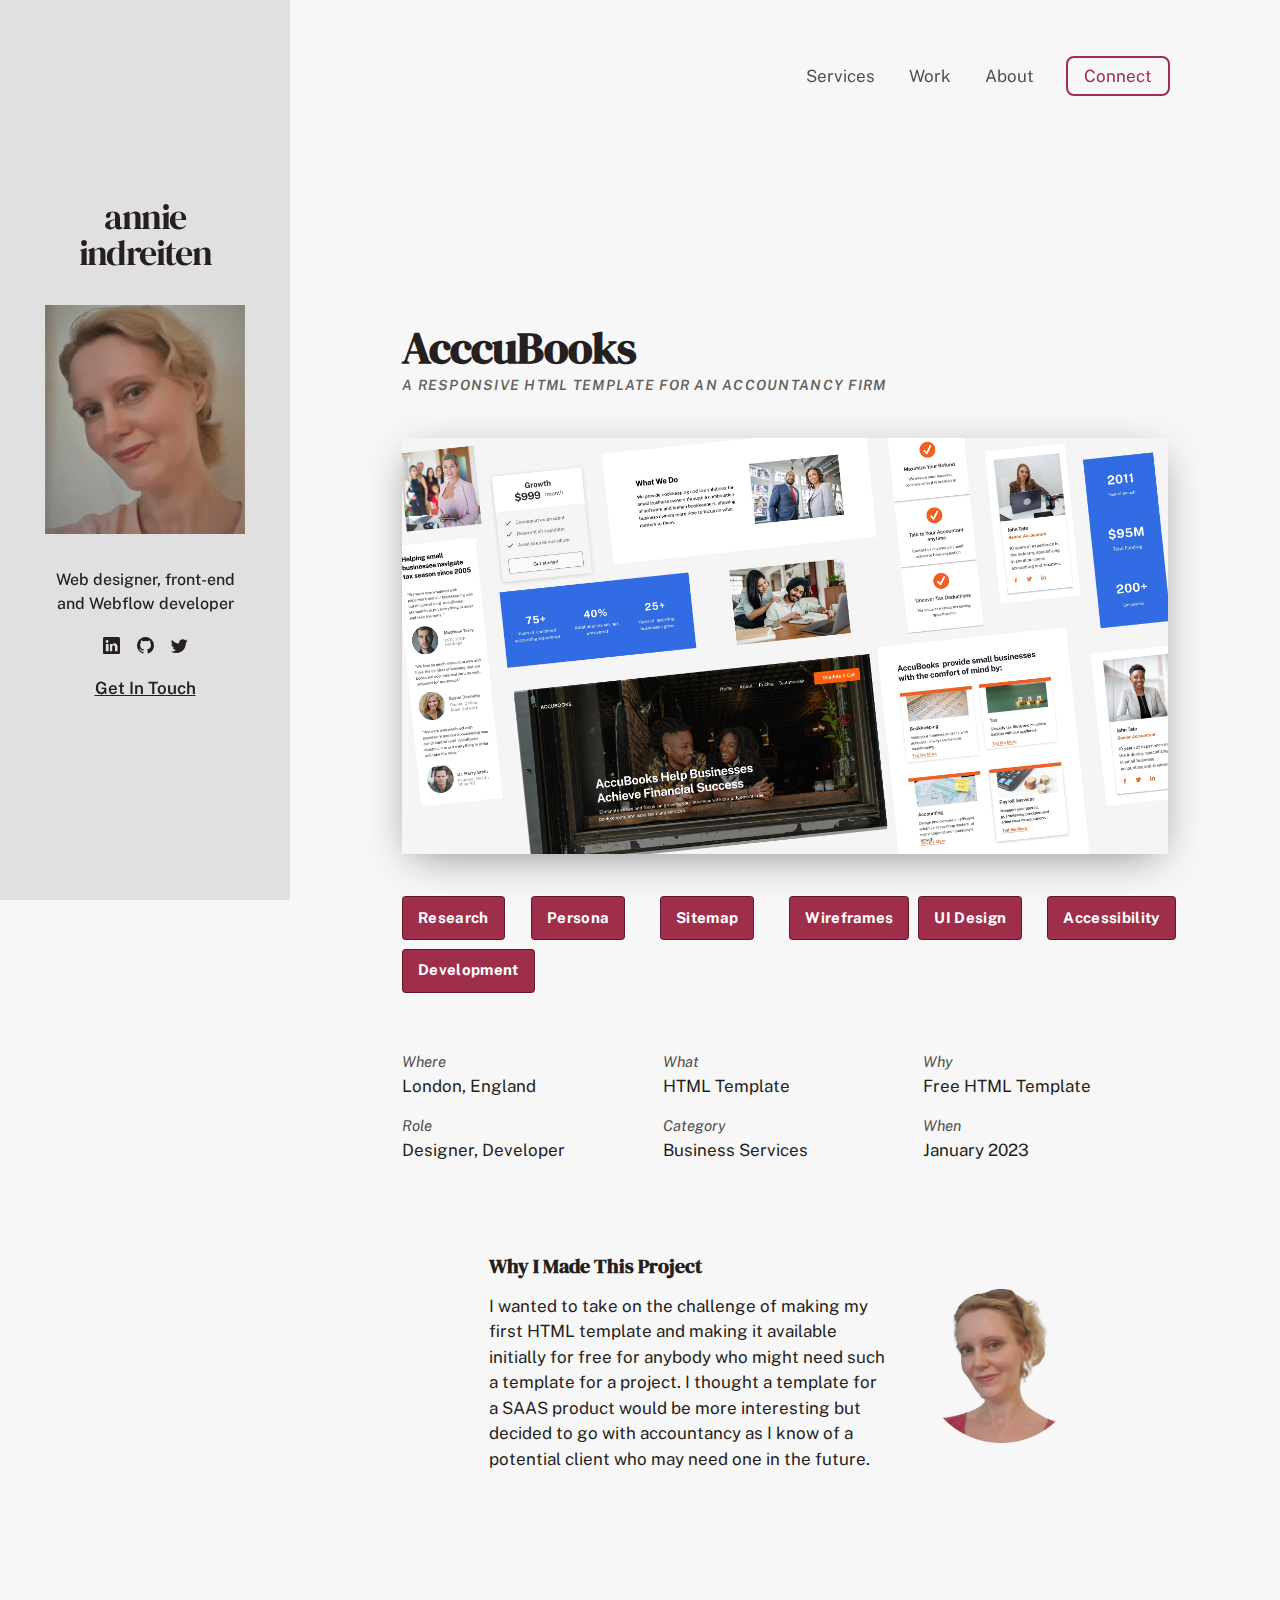
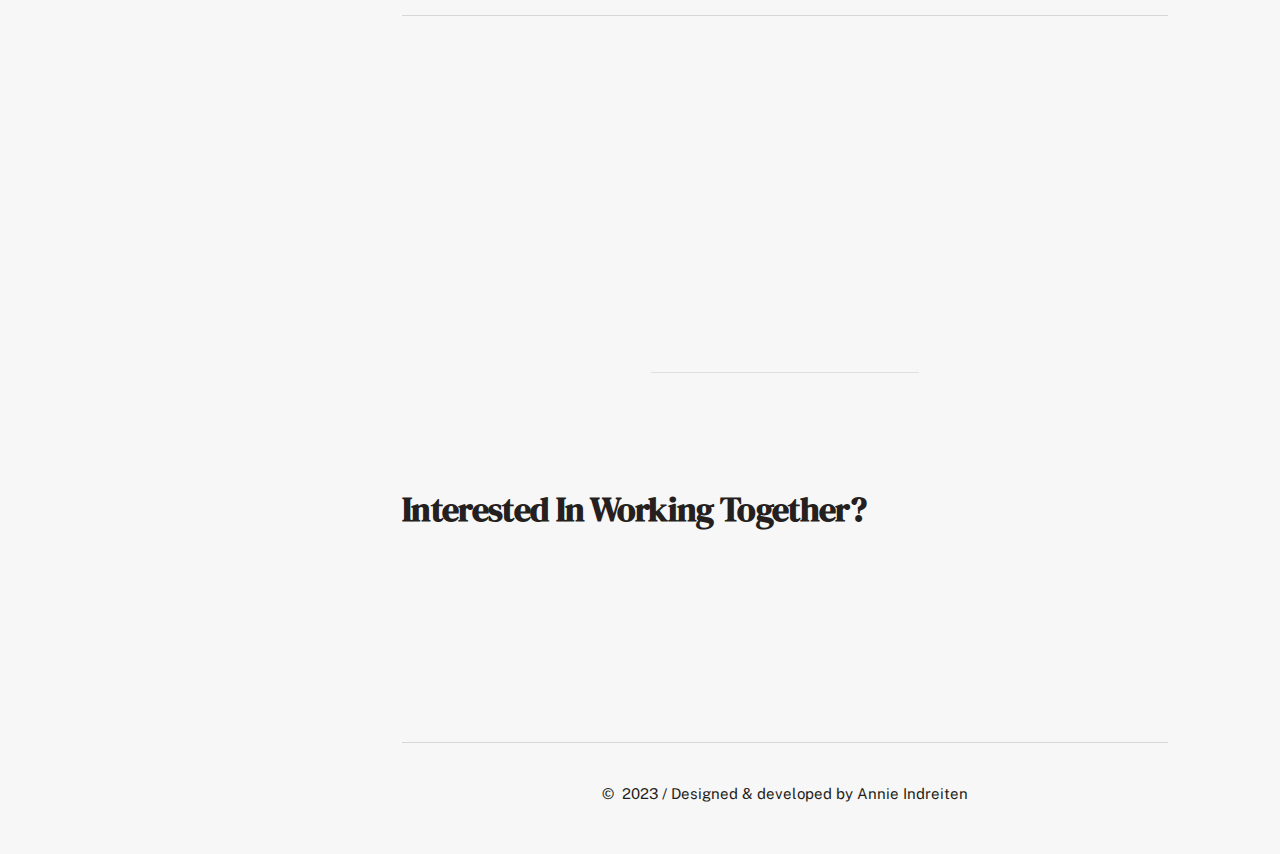
==== commit 80444ebb: "Logo text updates" ====
--- a/accubooks.html
+++ b/accubooks.html
@@ -16,6 +16,13 @@
       rel="stylesheet"
       href="https://cdn.jsdelivr.net/npm/bootstrap-icons@1.9.1/font/bootstrap-icons.css"
     >
+
+    <!--Favicon-->
+    <link rel="apple-touch-icon" sizes="180x180" href="./favicon_io/apple-touch-icon.png">
+    <link rel="icon" type="image/png" sizes="32x32" href="./favicon_io/favicon-32x32.png">
+    <link rel="icon" type="image/png" sizes="16x16" href="./favicon_io/favicon-16x16.png">
+    <link rel="manifest" href="./favicon_io/site.webmanifest">
+    
     <link rel="stylesheet" href="css/style.css" >
     <link rel="stylesheet" href="css/accubooks.css">
     
@@ -25,7 +32,7 @@
       <div class="nav-mobile-container">
         <div class="nav-mobile split">
           <div class="nav-left split">
-            <a href="index.html" class="logo">annies designs</a>
+            <a href="index.html" class="logo">annie indreiten</a>
             <p class="nav-text">Designer & Developer</p>
           </div>
           <!--Hamburger for mobile-->
@@ -49,7 +56,7 @@
       </div>
       <!--Nav on larger screens-->
       <nav class="nav-large">
-        <a href="index.html" class="logo">annies designs</a>
+        <a href="index.html" class="logo">annie indreiten</a>
         <ul>
           <li>
             <a href="index.html#services" class="nav-item">Services</a>
@@ -71,12 +78,12 @@
       <!--aside-->
       <aside>
         <div class="sidebar split-column">
-          <a class="logo-sidebar" href="index.html">annies<span>designs</span> </a>
+          <a class="logo-sidebar" href="index.html">annie<span>indreiten</span> </a>
           <figure>
             <img
               src="images/img-hero.jpg"
               alt="Annie Indreiten"
-              srcset="images/img-hero.jpg,
+              srcset="images/img-hero.jpg 1x,
               images/img-hero@2x.jpg 2x,
               images/img-hero@3x.jpg 3x"
               class="sidebar-img"
@@ -96,7 +103,7 @@
               target="_blank"
               rel="noreferrer"><i class="bi bi-twitter"></i></a>
             </div>
-            <a href="index.html#contact" class="sidebar-cta">Get In Touch</a>
+            <a href="contact.html" class="sidebar-cta">Get In Touch</a>
           </div>
         </div>
       </aside>
@@ -264,7 +271,7 @@
           <section id="sitemap" class="sitemap reveal">
             <div class="sitemap-headings flow-content-small">
               <h2>Sitemap and User Flows</h2>
-              <p>To outline all the necessary functionality of this landing page I created a  sitemap to show how a user can navigate between sections and pages.  This helped me work out what was necessary to include in the template, and exactly what pages and sections were needed.
+              <p>To outline all the necessary functionality of this landing page I created a  sitemap to show how a user can navigate between sections and pages. This helped me work out what was necessary to include in the template, and exactly what pages and sections were needed.
               </p>
             </div>
             <p class="info-label">Pages in the template in dark pink color and user flows indicated with the arrows:</p>
@@ -459,6 +466,7 @@
       </footer>
     </div>
 
-    <script src="script.js"></script>
+    <script src="/js/script.js"></script>
+    <script src="/js/scroll.js"></script>
   </body>
 </html>
--- a/css/style.css
+++ b/css/style.css
@@ -438,7 +438,7 @@
 }
 
 .nav-mobile-container {
-  padding: 0 1.5rem ;
+  padding-left: 1.5rem;
 }
 
 .nav-mobile {
@@ -838,7 +838,8 @@
   text-transform: uppercase;
 }
 
-.hero-subheading {
+.hero-subheading,
+.subheading {
   display: none;
 }
 
@@ -971,6 +972,10 @@
   align-items: center;
 }
 
+.tick img {
+  width: 1.5rem;
+}
+
 @media (min-width: 36em) {
   .why-content {
     gap: 4em;
@@ -1004,7 +1009,7 @@
 
 .services-container {
   display: grid;
-  grid-template-columns: repeat(auto-fit, minmax(288px, 1fr));
+  grid-template-columns: repeat(auto-fit, minmax(188px, 1fr));
   gap: 3em;
 }
 
@@ -1067,9 +1072,9 @@
   gap: 1.5em;
   padding: 1.5em;
   box-shadow: 0 4px 16px -4px rgb(0 0 0 / 35%);
-  transition: box-shadow 0.2s ease;
+  /*transition: box-shadow 0.2s ease;
   border-radius: 4px;
-  transition: .5s ease;
+  transition: .5s ease;*/
   color: var(--clr-neutral-300);
 }
   
@@ -1082,15 +1087,12 @@
   border-bottom-right-radius: 4px;
 }
 
-.portfolio-item:hover  {
-  opacity: 0.5;
-}
-
 .portfolio-item .portfolio-info {
   display: flex;
   flex-direction: column;
   align-items: flex-start;
   gap: 1em;
+  
 }
 
 .portfolio-item .info-heading {
@@ -1099,6 +1101,38 @@
   align-items: flex-start;
   gap: 0.3em;
 }
+
+.portfolio-item .work-btns {
+  gap: 2.5rem;
+}
+
+.portfolio-item .portfolio-info a {
+  color: var(--clr-accent-300);
+  font-size: var(--fs-300);
+  cursor: pointer;
+  position: relative;
+  transition: .5s ease;
+}
+
+.portfolio-item .portfolio-info a:hover, 
+.portfolio-item .portfolio-info a:focus {
+  color: var(--clr-hover-primary);
+}
+
+.portfolio-item .work-btns .bi {
+  position: absolute;
+  font-size: 1.2rem;
+  color: var(--clr-accent-300);
+  top: -2px;
+  right: -18px;
+  transition: .5s ease;
+}
+
+.portfolio-item .work-btns .bi:hover,
+.portfolio-item .work-btns .bi:focus {
+  color: var(--clr-hover-primary);
+}
+
 
 .info-heading .label-pink {
   color: var(--clr-accent-300);
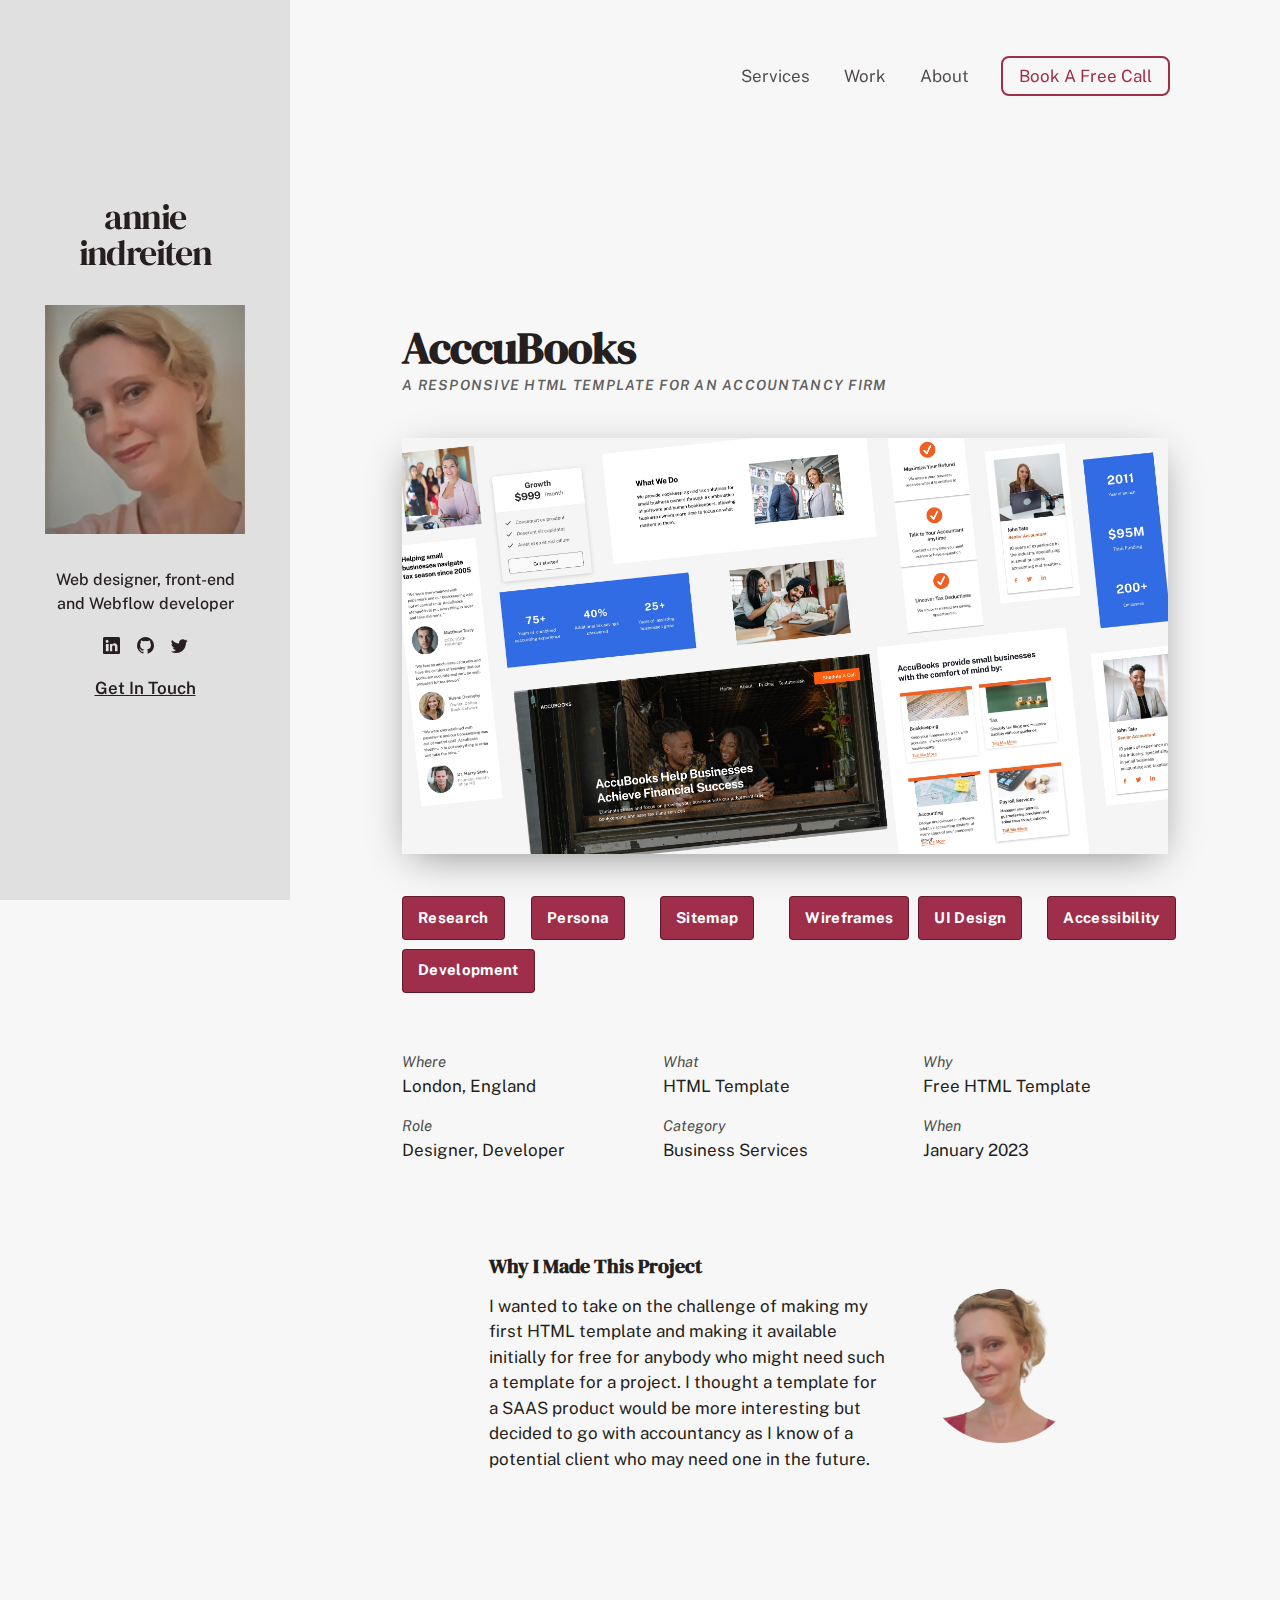
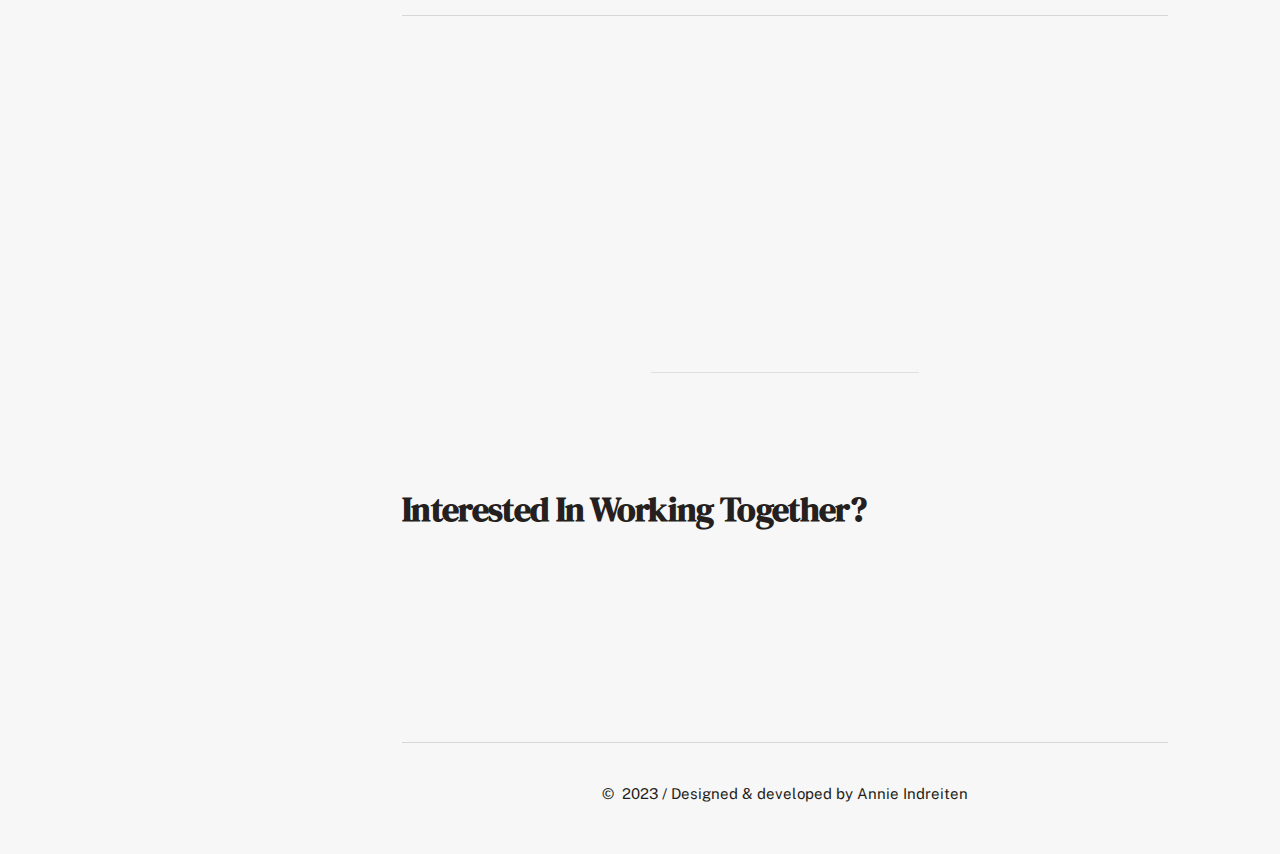
==== commit c947b3a5: "Copy updates and text of main cta and cta in header" ====
--- a/accubooks.html
+++ b/accubooks.html
@@ -49,7 +49,7 @@
             </li>
             <li id="js-services"><a href="index.html#services" class="nav-link">Services</a></li>
             <li id="js-work"><a href="index.html#work" class="nav-link">Work</a></li>
-            <li id="js-contact"><a href="contact.html" class="inside-btn btn">Connect</a>
+            <li id="js-contact"><a href="contact.html" class="inside-btn btn">Book A Free Call</a>
             </li>
           </ul>
         </nav>
@@ -68,7 +68,7 @@
             <a href="index.html#about" class="nav-item">About</a>
           </li>
           <li>
-            <a href="contact.html" class="nav-btn">Connect</a>
+            <a href="contact.html" class="nav-btn">Book A Free Call</a>
           </li>
         </ul>
       </nav>
@@ -452,7 +452,7 @@
               <div class="cta-headings split-column">
                 <h2>Interested in working together?</h2>
               </div>
-              <a class="btn btn-primary btn-large hidden" href="contact.html">Get in touch</a>
+              <a class="btn btn-primary btn-large hidden" href="contact.html">Book A Free Call</a>
             </div> 
             <div class="divider"></div>
           </section>
--- a/css/style.css
+++ b/css/style.css
@@ -135,7 +135,7 @@
 h1 {
   font-size: clamp(2.3rem, 2.1200rem + 0.9000vw, 3.2rem);
   font-weight: var(--fw-700);
-  max-width: 28ch;
+  max-width: 23ch;
   text-transform: capitalize;
 }
 
@@ -153,6 +153,14 @@
   text-transform: capitalize;
 }
 
+/*in Why and Optimize sections*/
+.subtitle {
+  font-size: var(--fs-200);
+  font-style: italic;
+  opacity: 0.8;
+  text-transform: uppercase;
+}
+
 .underline {
   background-color: var(--clr-accent-300);
   width: 100%;
@@ -165,15 +173,12 @@
 
 .large-text {
   font-size: var(--fs-400);
-  font-weight: var(--fw-500);
-  
 }
 
 @media (min-width: 25em) {
   .large-text {
     font-size: var(--fs-500);
-    font-weight: var(--fw-600);
-  }
+  }  
 }
 
 .btn {
@@ -196,6 +201,7 @@
   padding: 0.975em 1.875em;
   margin-right: auto;
   transition: all ease-in-out .3s;
+  letter-spacing: 0.1rem;
 }
 
 .btn-primary:hover,
@@ -528,6 +534,7 @@
 
 .list-inside li:nth-of-type(5) {
   opacity: 0.9;
+  padding: 1em 1em;
 }
 
 .list-inside li:nth-of-type(5):hover,
@@ -843,6 +850,10 @@
   display: none;
 }
 
+.hero .large-text {
+  max-width: 60ch;
+}
+
 .hero h1 {
   padding-top: 0.1em;
   padding-bottom: 1em;
@@ -854,10 +865,6 @@
   height: 15rem;
   margin: 0 auto;
   object-fit: cover;
-}
-
-.large-text {
-  font-size: var(--fs-500);
 }
 
 .hero-btns {
@@ -956,50 +963,125 @@
   gap: 2em;
 }
 
-.why-facts .large-text {
-  margin-bottom: 2rem;
+.tick-content .large-text {
+  margin-bottom: 1rem;
+  font-weight: var(--fw-500);
 }
 
 .ticks-container {
   display: grid;
   grid-template-columns: 1fr;
-  gap: 1em;
+  gap: 2em;
 }
 
 .tick {
   display: flex;
   gap: 1em;
-  align-items: center;
+  align-items: flex-start;
 }
 
 .tick img {
-  width: 1.5rem;
+  width: 2rem;
 }
 
 @media (min-width: 36em) {
   .why-content {
-    gap: 4em;
-  }
-
+    gap: 3.5em;
+  }
+}
+
+@media (min-width: 41em) {
   .ticks-container {
     grid-template-columns: 1fr 1fr;
   }
 }
 
+@media (min-width: 62em) and (max-width: 73em) {
+  .ticks-container {
+    grid-template-columns: 1fr;
+  }
+}
+
 
 @media (min-width: 62em) {
+  .why .section-headings {
+    align-items: flex-start;
+  }
+
   .heading-mobile {
     display: none;
   }
 
   .heading-desktop {
     display: block;
+
   }
   .why-content p {
     max-width: 75ch;
   }
 }
 
+/*OPTIMIZE*/
+
+.optimise .responsive-content {
+  max-width: 70ch;
+}
+
+.optimise .underline {
+  width: 82%;
+}
+
+.responsive {
+  display: grid;
+  grid-template-columns: 1fr;
+}
+
+.responsive-img-wrapper img {
+  height: auto;
+}
+
+@media (min-width: 43.75em) {
+  .optimise .underline {
+    width: 35%;
+  }
+}
+
+@media (min-width: 22em) {
+  .optimise .underline {
+    width: 75%;
+  }
+}
+
+@media (min-width: 24em) {
+  .optimise .underline {
+    width: 60%;
+  }
+}
+
+@media (min-width: 30.25em) {
+  .optimise .underline {
+    width: 50%;
+  }
+}
+
+@media (min-width: 43.75em) {
+  .optimise .underline {
+    width: 35%;
+  }
+}
+
+@media (min-width: 62em) {
+  .optimise .underline {
+    width: 45%;
+  }
+}
+
+@media (min-width: 69.375em) {
+  .optimise .underline {
+    width: 35%;
+  }
+}
+
 
 /*SERVICES*/
 
@@ -1009,7 +1091,7 @@
 
 .services-container {
   display: grid;
-  grid-template-columns: repeat(auto-fit, minmax(188px, 1fr));
+  grid-template-columns: repeat(auto-fit, minmax(350px, 1fr));
   gap: 3em;
 }
 
@@ -1370,7 +1452,7 @@
   position: absolute;
   color: #707070;
   left: 7px;
-  top: -38px;
+  top: -46px;
   font-size: 3rem;
   font-weight: var(--fw-700);
   letter-spacing: -3px;
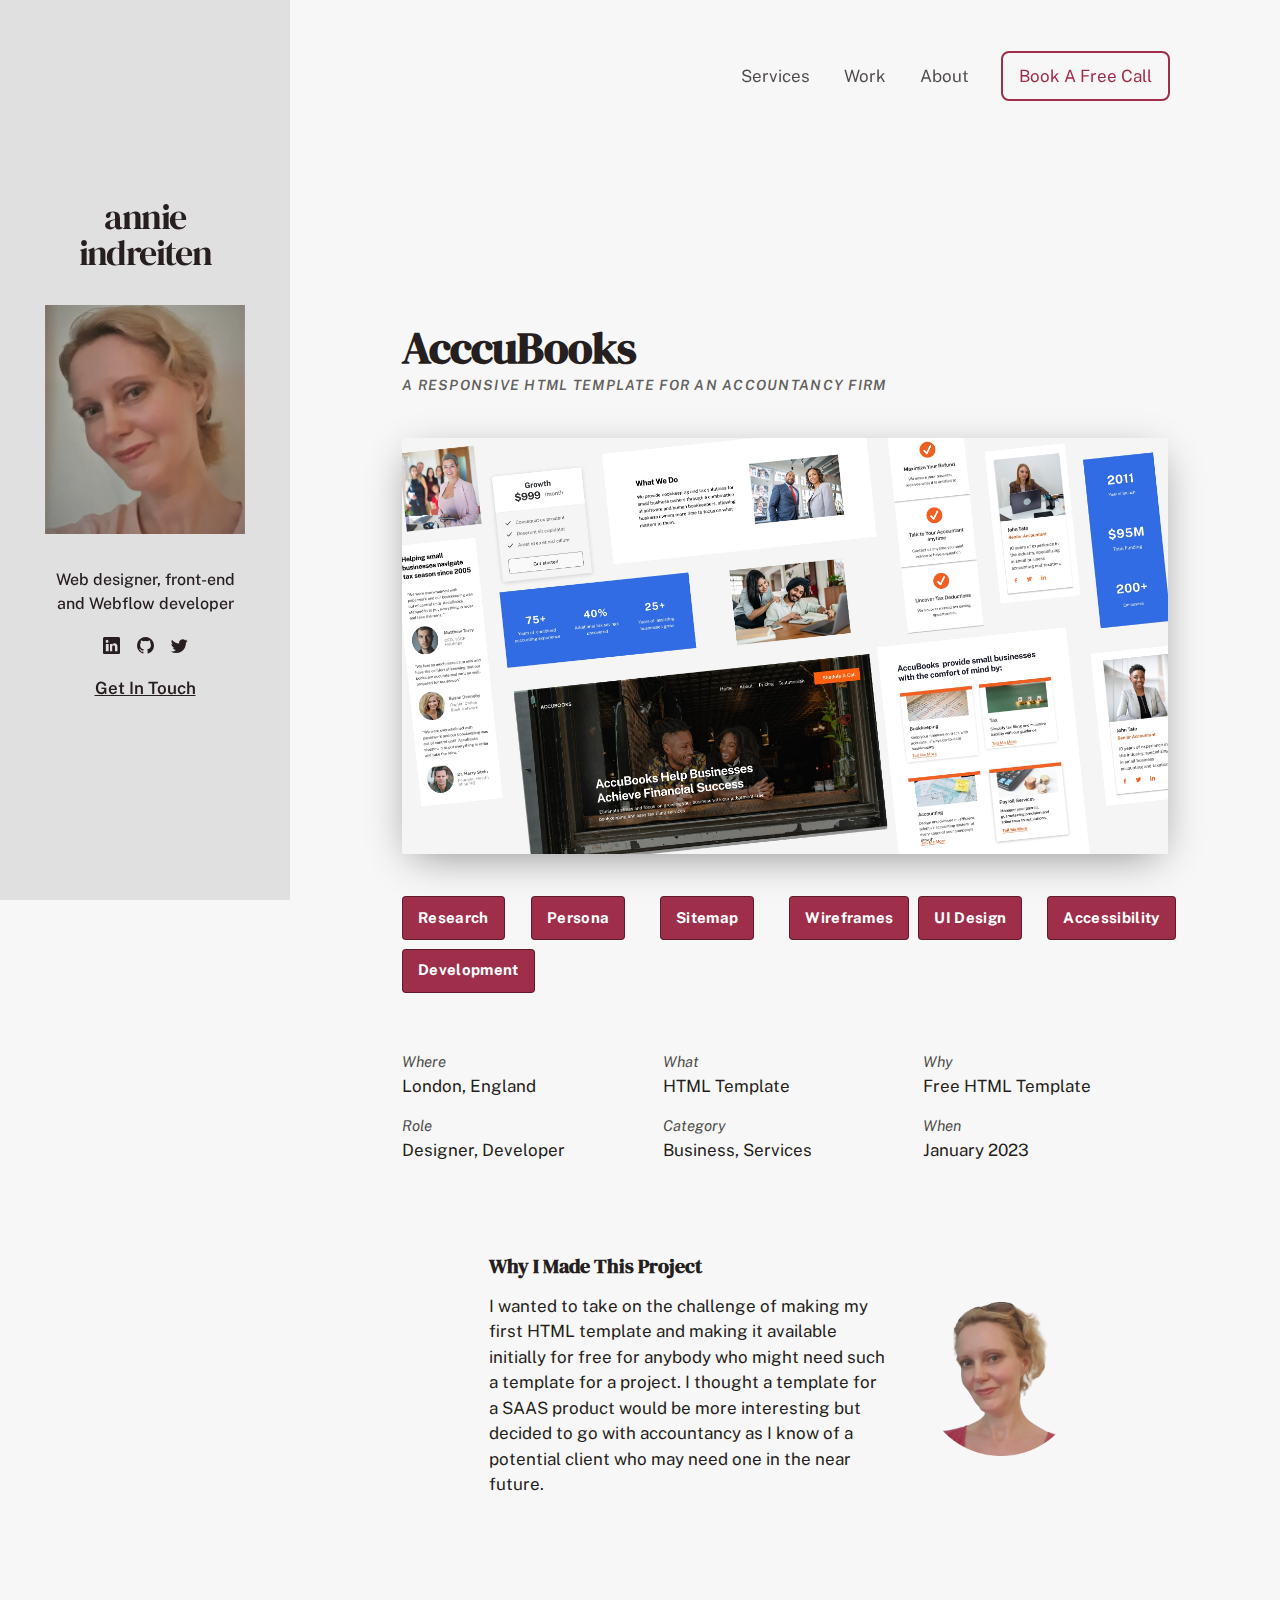
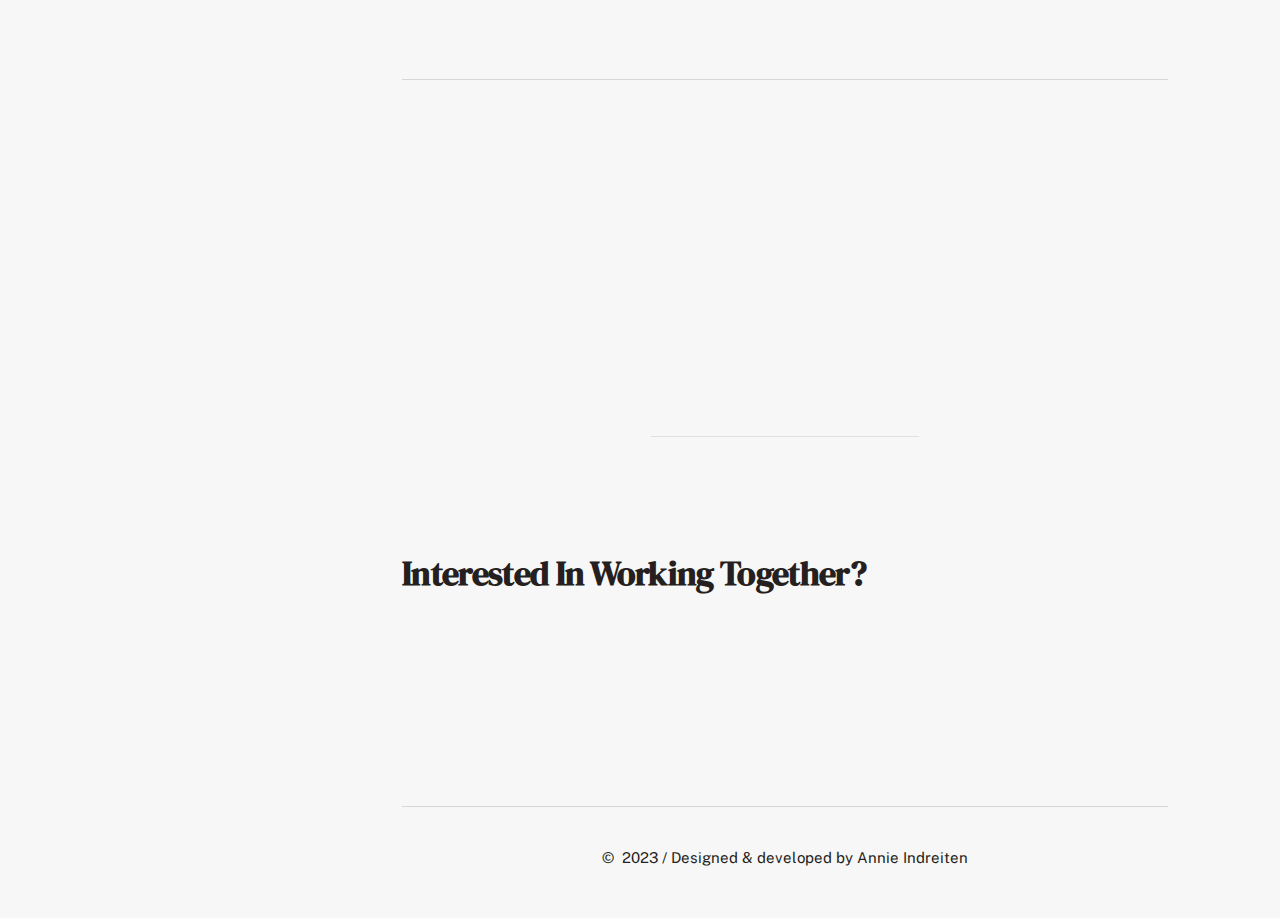
==== commit b9ad8cca: "Copy updates in Accubooks and Parish" ====
--- a/accubooks.html
+++ b/accubooks.html
@@ -156,7 +156,7 @@
               </div>
               <div class="info-item">
                 <p class="info-label">Category</p>
-                <p>Business Services</p>
+                <p>Business, Services</p>
               </div>
               <div class="info-item">
                 <p class="info-label">When</p>
@@ -166,7 +166,7 @@
             <div class="accubooks-why split-column m-top">
               <div class="accubooks-why-content flow-content-small">
                 <h3>Why I made this project</h3>
-                <p>I wanted to take on the challenge of making my first HTML template and making it available initially for free for anybody who might need such a template for a project.  I thought a template for a SAAS product would be more interesting but decided to go with accountancy as I know of a potential client who may need one in the future.
+                <p>I wanted to take on the challenge of making my first HTML template and making it available initially for free for anybody who might need such a template for a project.  I thought a template for a SAAS product would be more interesting but decided to go with accountancy as I know of a potential client who may need one in the near future.
                 </p>
               </div>
               <figure class="why-img-wrapper">
@@ -190,7 +190,7 @@
               </div>
               <div class="research-idea flow-content-small">
                 <p class="info-label">Idea</p>
-                <p>I had the idea of having an accountancy firm helping small businesses with their accounting needs. Many firms struggle with keeping up with their paperwork which may lead to stressful situations. I help businesses with their web presence so it’s similar to what I do but taken from an accounting perspective.</p>
+                <p>I had the idea of having an accountancy firm helping small businesses with their accounting needs. Many firms struggle with keeping up with their paperwork which can result in stressful situations. I help businesses with their web presence so it’s similar to what I do but taken from an accounting perspective.</p>
               </div>
             </div>
           </section>
@@ -208,15 +208,15 @@
                 <ul class="persona-checks split-column">
                   <li class="split">
                     <i class="bi bi-check-circle"></i>
-                    Help to easily file taxes
+                    File taxes easily
                   </li>
                   <li class="split">
                     <i class="bi bi-check-circle"></i>
-                    Alleviate stress by keeping books clean
+                    Reduce stress by keeping books clean
                   </li>
                   <li class="split">
                     <i class="bi bi-check-circle"></i>
-                    Less stress and predictable finances lead to more time for growing their business
+                    Having predictable finances and less worry mean more time to grow their business
                   </li>
                 </ul>
               </div>
@@ -225,15 +225,15 @@
                 <ul class="persona-cross split-column">
                   <li class="split">
                     <i class="bi bi-x-circle"></i>
-                    Too busy to keep up!
+                    Too busy to keep up
                   </li>
                   <li class="split">
                     <i class="bi bi-x-circle"></i>
-                    Overwhelmed by unending paperwork
+                    Overwhelmed by never-ending paperwork
                   </li>
                   <li class="split">
                     <i class="bi bi-x-circle"></i>
-                    May be paying too much or worried about penalties if paying too little tax!
+                    May be worrying about penalties if they pay too little tax or paying too much tax
                   </li>
                 </ul>
               </div>
@@ -259,8 +259,8 @@
                     <p>Location: London</p>
                   </div>
                   <div class="persona-text flow-content-small">
-                    <p>Meet Samantha, a 32-year-old restaurant owner based in London. Samantha has always had a keen interest in  food and decided to turn her passion into a career by opening her own restaurant. However, the day-to-day running of the business has left her with little time to focus on her accounting needs.</p>
-                    <p>Samantha's busy restaurant schedule puts stress on her accounting tasks, making it challenging to stay on top of responsibilities. She wants to streamline her accounting process and free up more time to focus on growing her business.</p>
+                    <p>Meet Samantha, a 32-year-old London based restaurant owner. Samantha has always had a strong interest in cuisine and decided to turn her passion into a career by opening her own restaurant. She has, however, had little time to devote to her accounting needs due to the demands of the day-to-day running of her business.</p>
+                    <p>Samantha's busy restaurant schedule puts strain on her accounting responsibilities. She wants to simplify her accounting process so that she can have more time to focus on growing her company.</p>
                   </div>
                 </div>
               </div>
@@ -328,7 +328,7 @@
               <div class="design-font flow-content-small">
                 <p class="info-label">Font</p>
                 <p>Public Sans</p>
-                <p>Regular, Medium, Semibold and bold</p>
+                <p>Regular, Medium, Semibold and Bold</p>
                 <p class="alphabet">AaBbCcDdEdFfGgHh</p>
                 <p>As the brand values have one common ‘feel’ one font will suffice. It has to be a sans serif font as a serif font is more suited for friendlier, luxurious and more formal brands which this is not. Open sans also has a modern look and feel and it is easy to read which makes it well-suited for use in a business context.
                 </p>
@@ -344,12 +344,12 @@
                   <div class="black circle"></div>
                   <div class="red circle"></div>
                 </div>
-                <p>For this genre these are common brand colors which I normally would try to stay away from.  Having different colors from the competition should make you stand out from the crowd. This is a template so whoever will use it can change the colors to suit their own branding.</p>
+                <p>For this type of business these are common brand colors which I normally would try to stay away from.  Having different colors from the competition should make you stand out from the crowd. This is a template so whoever will use it can change the colors to suit their own branding.</p>
               </div>
               <div class="design-imagery flow-content-small">
                 <p class="info-label">Imagery</p>
                 <div class="imagery-content">
-                  <p>As this is a template the users will add their own images. I added suitable imagery from pexels.com for the live preview only.</p>
+                  <p>As this is a template the users will add their own images. I added suitable imagery from <a href="https://www.pexels.com/">pexels.com</a> pexels.com for the live preview only.</p>
                   <figure class="imagery-img-wrapper">
                     <img src="images/service-business@1x.jpg" 
                       srcset="images/service-business@1x.jpg 256w,
@@ -424,7 +424,7 @@
             <div class="media-process flow-content-small">
               <p class="label-info">Media Queries</p>
               <ul class="queries-list">
-                <li>The  media queries start with 48em screen width and upwards and continue with 88.5em  screen and upwards. Please see example component below:</li>
+                <li>The media queries begin at a screen width of 39em and upwards. The last breakpoint is at 87.5em. Please see example component below:</li>
               </ul>
             </div>
             <figure class="dev-process-img-wrapper">
--- a/css/style.css
+++ b/css/style.css
@@ -571,7 +571,7 @@
   color: var(--clr-neutral-100);
   outline: 1px solid var(--clr-neutral-100);
   border-radius: 6px;
-  padding: 0.5rem 1rem;
+  padding: 0.8rem 1rem;
   align-self: stretch;
   text-align: center;
 }
--- a/css/accubooks.css
+++ b/css/accubooks.css
@@ -496,6 +496,11 @@
   gap: 1.5rem;
 }
 
+.ui-design .imagery-content a {
+  color: #043f82;
+  text-decoration: underline;
+}
+
 .ui-design .imagery-img-wrapper  {
   justify-self: center;
   
@@ -653,7 +658,7 @@
 }
 
 .dev-process-img-wrapper img {
-  margin-top: 3rem;
+  margin-top: 4rem;
 }
 
 @media (min-width: 48em) {
@@ -661,6 +666,7 @@
     flex-direction: row;
     flex-wrap: wrap;
     align-items: flex-start;
+    gap: 3rem;
   }
 }
 
